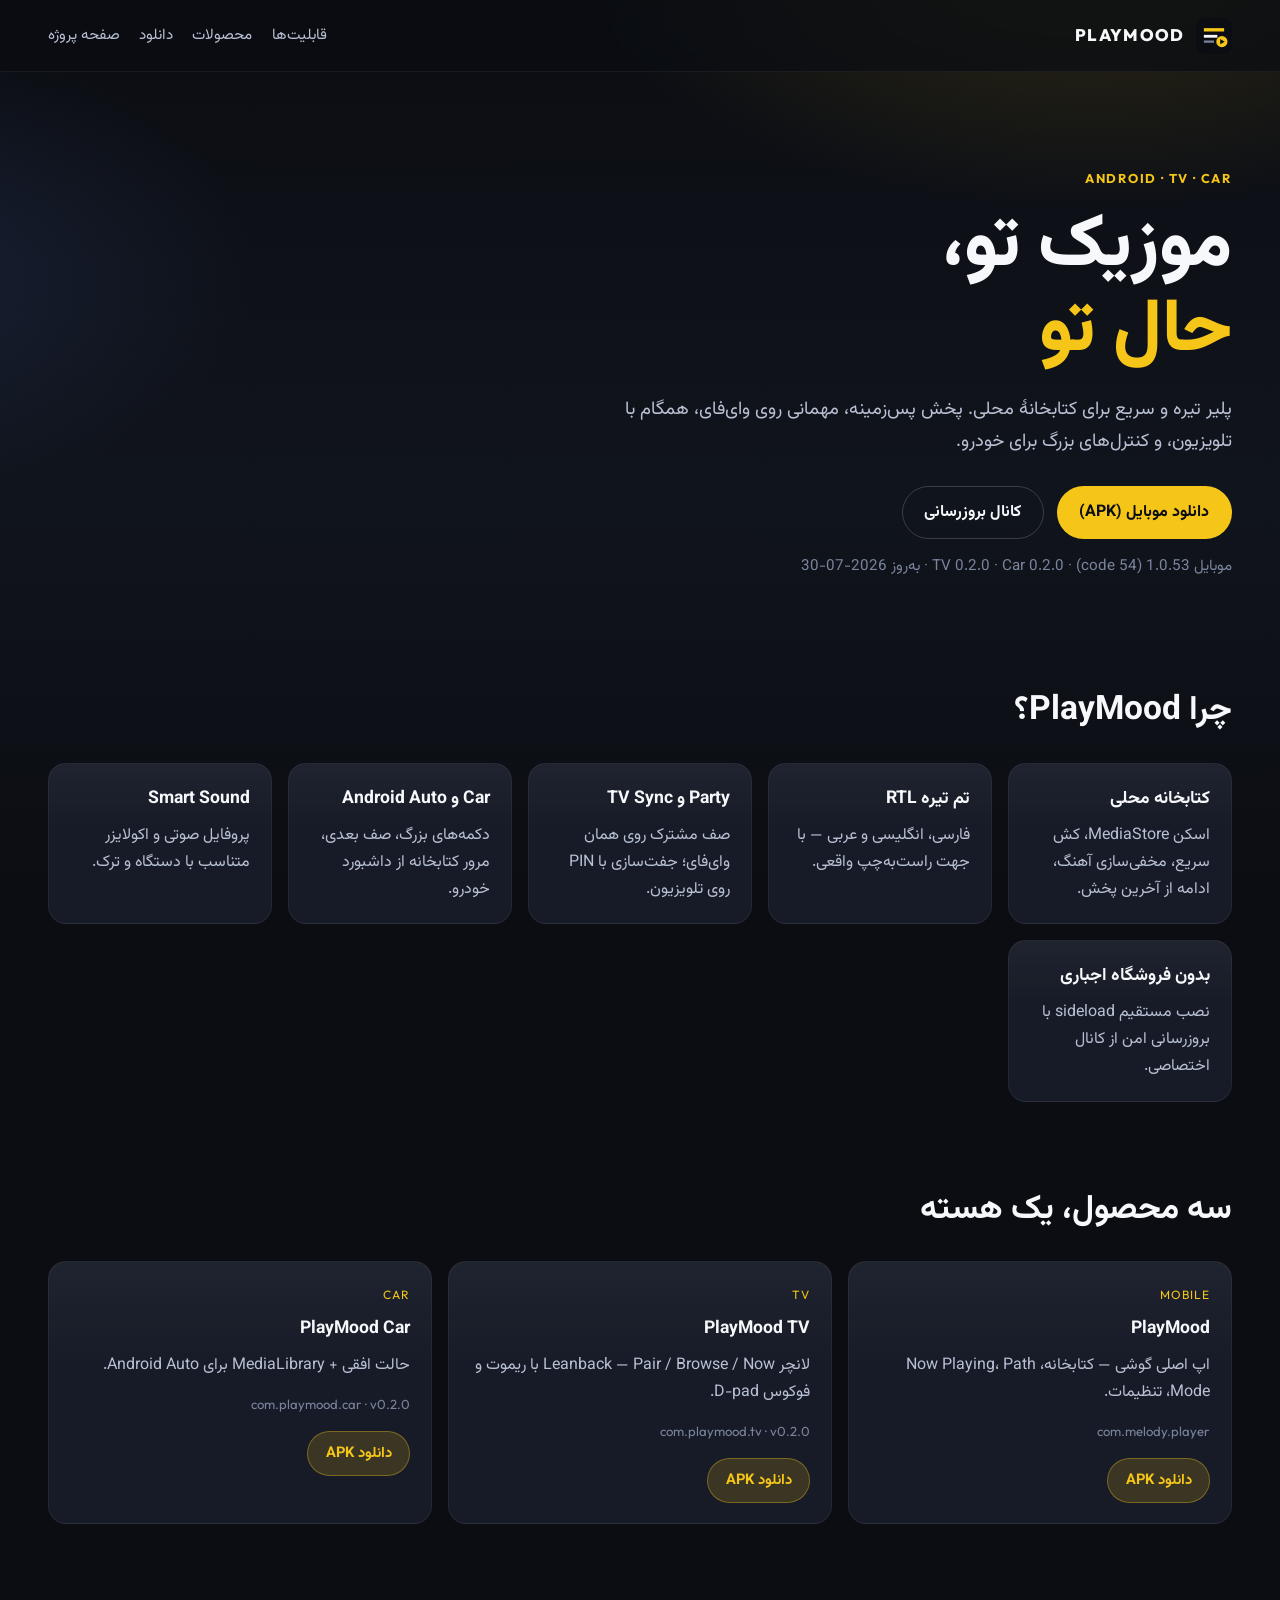
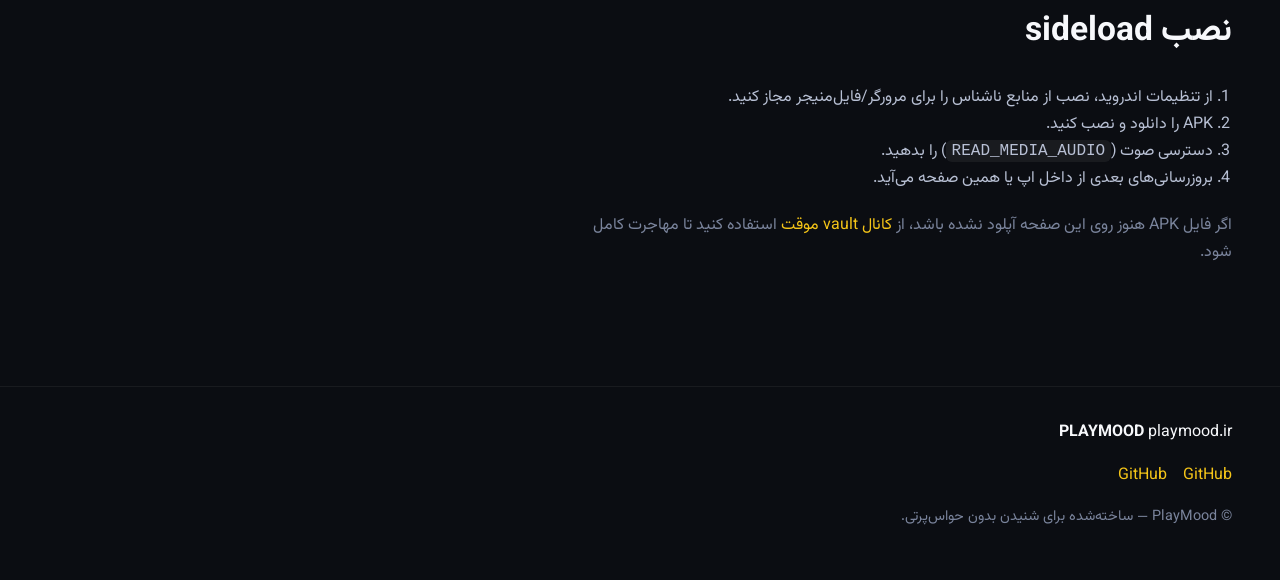
==== docs/index.html @ 7008e9a9 "v1.0.1: public site only — no app source" ====
<!DOCTYPE html>
<html lang="fa" dir="rtl">
<head>
  <meta charset="utf-8" />
  <meta name="viewport" content="width=device-width, initial-scale=1" />
  <title>PlayMood — موزیک تو، حال تو</title>
  <meta name="description" content="PlayMood پلیر موسیقی اندروید با تم تیره، کتابخانه محلی، TV و حالت خودرو. دانلود مستقیم APK." />
  <meta name="theme-color" content="#0B0D12" />
  <link rel="preconnect" href="https://fonts.googleapis.com" />
  <link rel="preconnect" href="https://fonts.gstatic.com" crossorigin />
  <link href="https://fonts.googleapis.com/css2?family=Vazirmatn:wght@400;600;700;800&family=Outfit:wght@500;700;800&display=swap" rel="stylesheet" />
  <link rel="stylesheet" href="styles.css" />
  <link rel="icon" href="assets/mark.svg" type="image/svg+xml" />
</head>
<body>
  <div class="bg"></div>
  <header class="top">
    <a class="brand" href="./">
      <img src="assets/mark.svg" width="36" height="36" alt="" />
      <span class="brand-word">PLAYMOOD</span>
    </a>
    <nav>
      <a href="#features">قابلیت‌ها</a>
      <a href="#products">محصولات</a>
      <a href="#download">دانلود</a>
      <a href="https://github.com/megavegas/playmood" target="_blank" rel="noopener">صفحه پروژه</a>
    </nav>
  </header>

  <main>
    <section class="hero">
      <p class="eyebrow">Android · TV · Car</p>
      <h1>موزیک تو،<br /><em>حال تو</em></h1>
      <p class="lede">
        پلیر تیره و سریع برای کتابخانهٔ محلی. پخش پس‌زمینه، مهمانی روی وای‌فای،
        همگام با تلویزیون، و کنترل‌های بزرگ برای خودرو.
      </p>
      <div class="cta-row" id="download">
        <a class="btn primary" id="btn-mobile" href="downloads/playmood-mobile-latest.apk">دانلود موبایل (APK)</a>
        <a class="btn ghost" href="https://hamtaloans.com/mldy-update/" target="_blank" rel="noopener">کانال بروزرسانی</a>
      </div>
      <p class="meta" id="version-line">در حال خواندن نسخه…</p>
    </section>

    <section class="features" id="features">
      <h2>چرا PlayMood؟</h2>
      <div class="grid">
        <article>
          <h3>کتابخانه محلی</h3>
          <p>اسکن MediaStore، کش سریع، مخفی‌سازی آهنگ، ادامه از آخرین پخش.</p>
        </article>
        <article>
          <h3>تم تیره RTL</h3>
          <p>فارسی، انگلیسی و عربی — با جهت راست‌به‌چپ واقعی.</p>
        </article>
        <article>
          <h3>Party و TV Sync</h3>
          <p>صف مشترک روی همان وای‌فای؛ جفت‌سازی با PIN روی تلویزیون.</p>
        </article>
        <article>
          <h3>Car و Android Auto</h3>
          <p>دکمه‌های بزرگ، صف بعدی، مرور کتابخانه از داشبورد خودرو.</p>
        </article>
        <article>
          <h3>Smart Sound</h3>
          <p>پروفایل صوتی و اکولایزر متناسب با دستگاه و ترک.</p>
        </article>
        <article>
          <h3>بدون فروشگاه اجباری</h3>
          <p>نصب مستقیم sideload با بروزرسانی امن از کانال اختصاصی.</p>
        </article>
      </div>
    </section>

    <section class="products" id="products">
      <h2>سه محصول، یک هسته</h2>
      <div class="cards">
        <article>
          <span class="pill">Mobile</span>
          <h3>PlayMood</h3>
          <p>اپ اصلی گوشی — کتابخانه، Now Playing، Path Mode، تنظیمات.</p>
          <p class="pkg">com.melody.player</p>
          <a class="btn small" id="dl-mobile" href="downloads/playmood-mobile-latest.apk">دانلود APK</a>
        </article>
        <article>
          <span class="pill">TV</span>
          <h3>PlayMood TV</h3>
          <p>لانچر Leanback — Pair / Browse / Now با ریموت و فوکوس D-pad.</p>
          <p class="pkg">com.playmood.tv · v0.2.0</p>
          <a class="btn small" id="dl-tv" href="downloads/playmood-tv-latest.apk">دانلود APK</a>
        </article>
        <article>
          <span class="pill">Car</span>
          <h3>PlayMood Car</h3>
          <p>حالت افقی + MediaLibrary برای Android Auto.</p>
          <p class="pkg">com.playmood.car · v0.2.0</p>
          <a class="btn small" id="dl-car" href="downloads/playmood-car-latest.apk">دانلود APK</a>
        </article>
      </div>
    </section>

    <section class="install">
      <h2>نصب sideload</h2>
      <ol>
        <li>از تنظیمات اندروید، نصب از منابع ناشناس را برای مرورگر/فایل‌منیجر مجاز کنید.</li>
        <li>APK را دانلود و نصب کنید.</li>
        <li>دسترسی صوت (<code>READ_MEDIA_AUDIO</code>) را بدهید.</li>
        <li>بروزرسانی‌های بعدی از داخل اپ یا همین صفحه می‌آید.</li>
      </ol>
      <p class="note">
        اگر فایل APK هنوز روی این صفحه آپلود نشده باشد، از
        <a href="https://hamtaloans.com/mldy-update/" target="_blank" rel="noopener">کانال vault موقت</a>
        استفاده کنید تا مهاجرت کامل شود.
      </p>
    </section>
  </main>

  <footer>
    <div>
      <strong>PLAYMOOD</strong>
      <span>playmood.ir</span>
    </div>
    <div class="links">
      <a href="https://github.com/megavegas/playmood">GitHub</a>
      <a href="https://github.com/megavegas/playmood">GitHub</a>
    </div>
    <p class="copy">© PlayMood — ساخته‌شده برای شنیدن بدون حواس‌پرتی.</p>
  </footer>

  <script src="app.js"></script>
</body>
</html>
---- docs/styles.css ----
:root {
  --ink: #0b0d12;
  --ink-2: #121820;
  --card: #161b27;
  --mist: #b8c0d4;
  --mist-dim: #7a849c;
  --amber: #f5c518;
  --amber-dim: rgba(245, 197, 24, 0.16);
  --white: #f7f8fb;
  --radius: 18px;
  --font-fa: "Vazirmatn", system-ui, sans-serif;
  --font-en: "Outfit", "Vazirmatn", sans-serif;
}

* { box-sizing: border-box; }
html { scroll-behavior: smooth; }
body {
  margin: 0;
  font-family: var(--font-fa);
  color: var(--white);
  background: var(--ink);
  line-height: 1.7;
  min-height: 100vh;
}
.bg {
  position: fixed;
  inset: 0;
  z-index: -1;
  background:
    radial-gradient(900px 500px at 85% -10%, rgba(245, 197, 24, 0.18), transparent 60%),
    radial-gradient(700px 420px at -10% 30%, rgba(60, 90, 160, 0.22), transparent 55%),
    linear-gradient(180deg, #0b0d12 0%, #10141c 55%, #0b0d12 100%);
}

a { color: var(--amber); text-decoration: none; }
a:hover { text-decoration: underline; }

.top {
  display: flex;
  align-items: center;
  justify-content: space-between;
  gap: 1rem;
  padding: 1.1rem clamp(1rem, 4vw, 3rem);
  border-bottom: 1px solid rgba(255,255,255,0.06);
  backdrop-filter: blur(10px);
  position: sticky;
  top: 0;
  background: rgba(11, 13, 18, 0.72);
  z-index: 10;
}
.brand {
  display: flex;
  align-items: center;
  gap: 0.7rem;
  color: var(--white);
  text-decoration: none;
}
.brand-word {
  font-family: var(--font-en);
  font-weight: 800;
  letter-spacing: 0.08em;
  font-size: 1.05rem;
}
nav {
  display: flex;
  flex-wrap: wrap;
  gap: 0.9rem 1.2rem;
}
nav a {
  color: var(--mist);
  font-size: 0.95rem;
  text-decoration: none;
}
nav a:hover { color: var(--amber); }

main { padding: 0 clamp(1rem, 4vw, 3rem) 4rem; }
.hero {
  max-width: 920px;
  padding: clamp(3rem, 8vw, 6rem) 0 3rem;
}
.eyebrow {
  font-family: var(--font-en);
  color: var(--amber);
  letter-spacing: 0.14em;
  text-transform: uppercase;
  font-size: 0.8rem;
  font-weight: 700;
  margin: 0 0 1rem;
}
h1 {
  font-size: clamp(2.6rem, 7vw, 4.6rem);
  line-height: 1.15;
  margin: 0 0 1.2rem;
  font-weight: 800;
}
h1 em {
  font-style: normal;
  color: var(--amber);
}
.lede {
  max-width: 38rem;
  color: var(--mist);
  font-size: 1.15rem;
  margin: 0 0 1.8rem;
}
.cta-row {
  display: flex;
  flex-wrap: wrap;
  gap: 0.8rem;
  margin-bottom: 0.9rem;
}
.btn {
  display: inline-flex;
  align-items: center;
  justify-content: center;
  min-height: 48px;
  padding: 0.75rem 1.35rem;
  border-radius: 999px;
  font-weight: 700;
  text-decoration: none;
  border: 1px solid transparent;
  transition: transform 0.15s ease, background 0.15s ease;
}
.btn:hover { transform: translateY(-1px); text-decoration: none; }
.btn.primary {
  background: var(--amber);
  color: #0b0d12;
}
.btn.ghost {
  background: transparent;
  border-color: rgba(255,255,255,0.18);
  color: var(--white);
}
.btn.small {
  min-height: 42px;
  padding: 0.55rem 1.1rem;
  font-size: 0.92rem;
  background: var(--amber-dim);
  color: var(--amber);
  border-color: rgba(245, 197, 24, 0.35);
}
.meta { color: var(--mist-dim); font-size: 0.95rem; }

section { padding: 2.5rem 0; }
section h2 {
  font-size: clamp(1.6rem, 3vw, 2.1rem);
  margin: 0 0 1.4rem;
}
.grid {
  display: grid;
  grid-template-columns: repeat(auto-fit, minmax(220px, 1fr));
  gap: 1rem;
}
.grid article, .cards article {
  background: linear-gradient(180deg, rgba(255,255,255,0.04), transparent 40%), var(--card);
  border: 1px solid rgba(255,255,255,0.06);
  border-radius: var(--radius);
  padding: 1.25rem 1.3rem;
}
.grid h3, .cards h3 { margin: 0 0 0.5rem; font-size: 1.1rem; }
.grid p, .cards p { margin: 0; color: var(--mist); }

.cards {
  display: grid;
  grid-template-columns: repeat(auto-fit, minmax(240px, 1fr));
  gap: 1rem;
}
.pill {
  display: inline-block;
  font-family: var(--font-en);
  font-size: 0.75rem;
  letter-spacing: 0.08em;
  text-transform: uppercase;
  color: var(--amber);
  margin-bottom: 0.55rem;
}
.pkg {
  font-family: var(--font-en);
  font-size: 0.82rem !important;
  color: var(--mist-dim) !important;
  margin: 0.85rem 0 1rem !important;
}

.install ol { color: var(--mist); padding-inline-start: 1.2rem; }
.install code {
  font-family: ui-monospace, monospace;
  background: rgba(255,255,255,0.06);
  padding: 0.1rem 0.35rem;
  border-radius: 6px;
}
.note {
  margin-top: 1.2rem;
  color: var(--mist-dim);
  max-width: 42rem;
}

footer {
  border-top: 1px solid rgba(255,255,255,0.06);
  padding: 2rem clamp(1rem, 4vw, 3rem) 3rem;
  display: grid;
  gap: 1rem;
}
footer .links { display: flex; flex-wrap: wrap; gap: 1rem; }
footer .copy { color: var(--mist-dim); margin: 0; font-size: 0.9rem; }

@media (max-width: 720px) {
  .top { flex-direction: column; align-items: flex-start; }
}
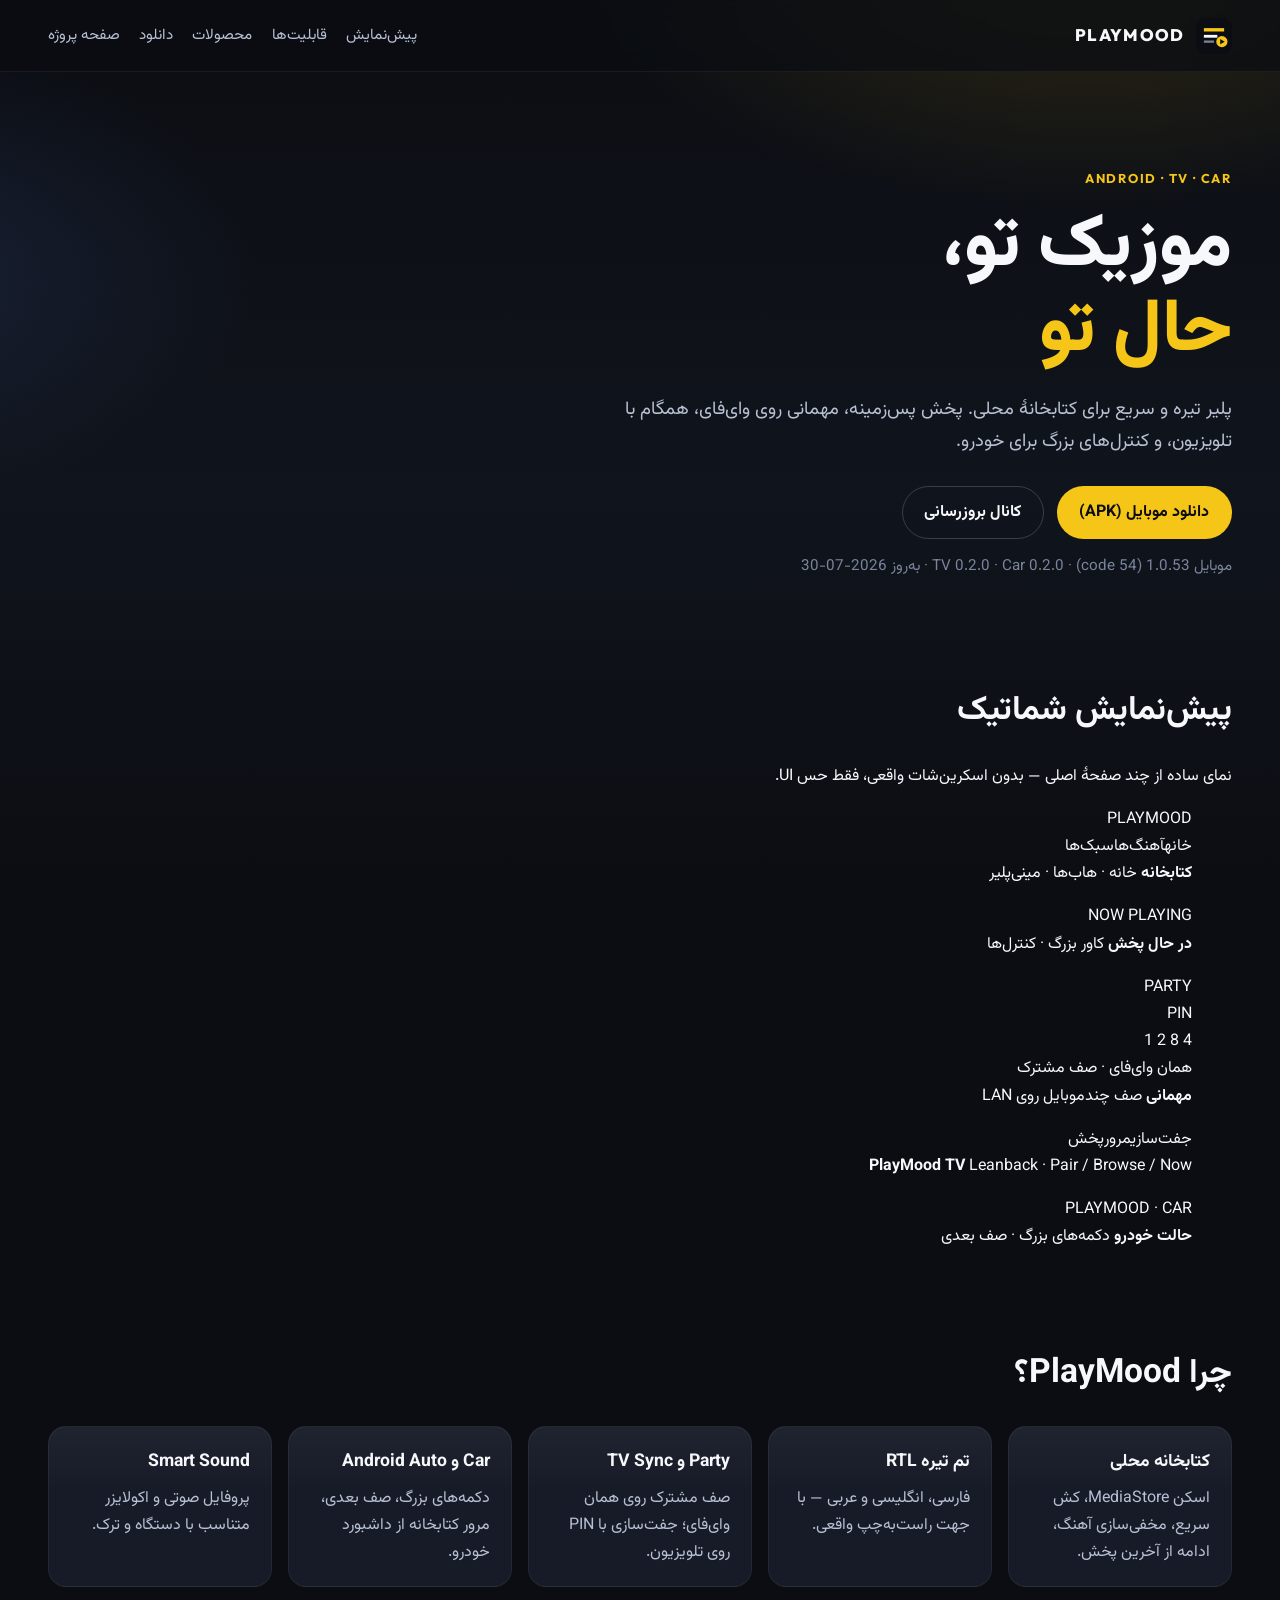
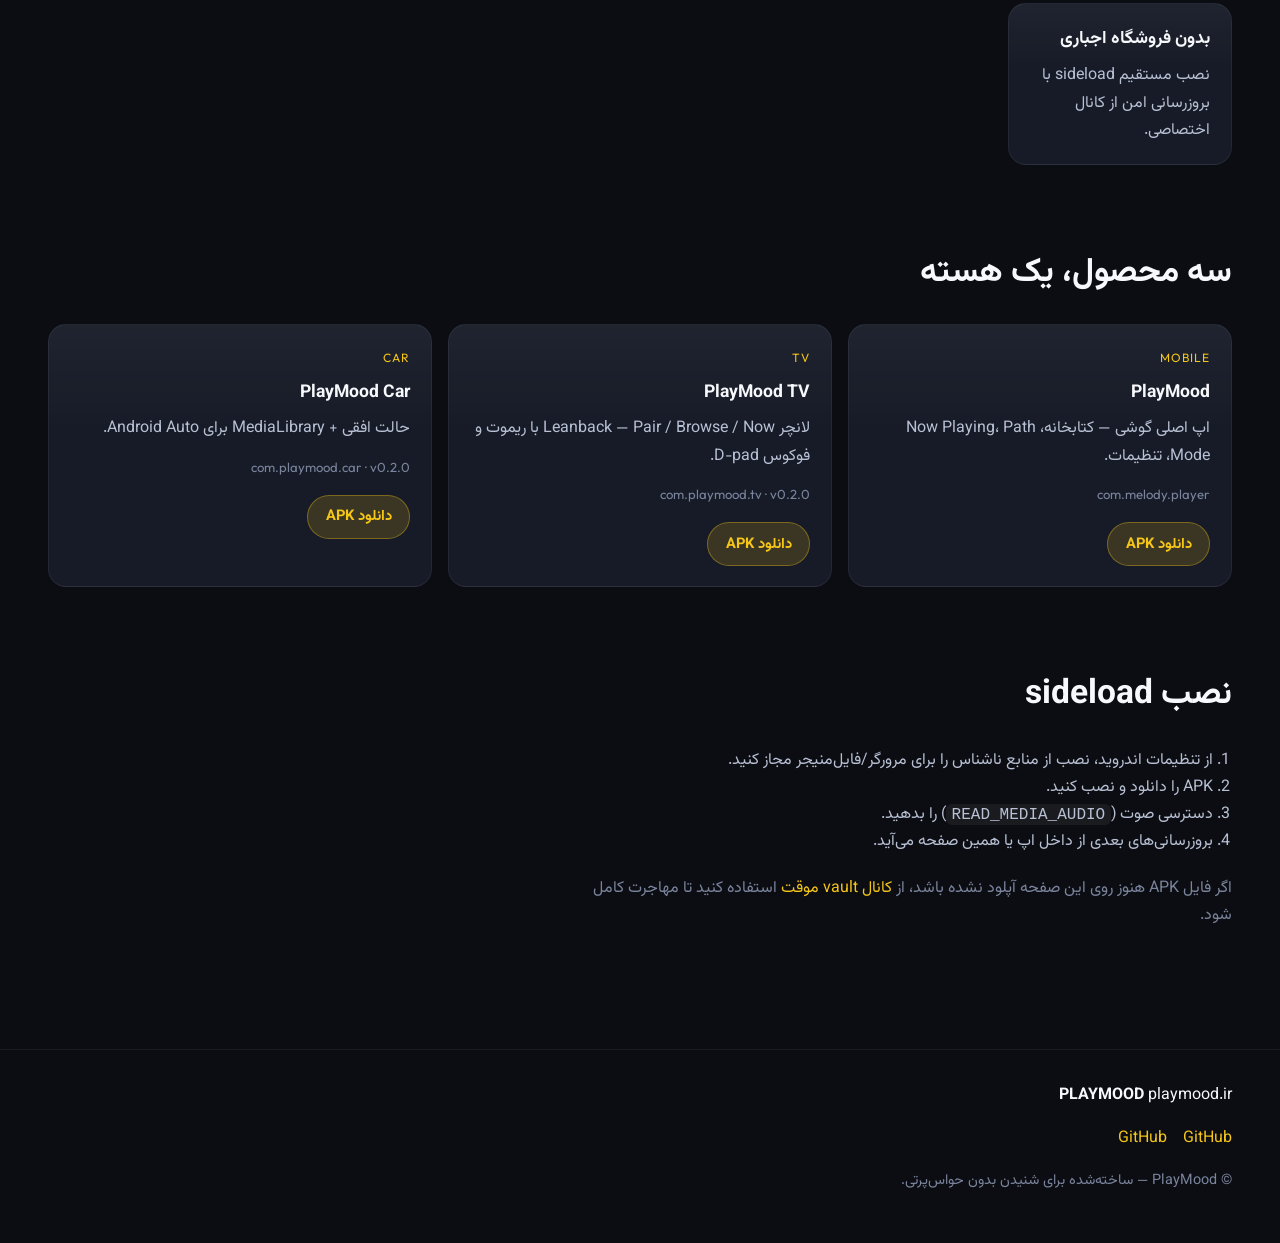
==== commit c9cb49a8: "v1.0.3: schematic UI previews (Library / Now / Party / TV / Car)" ====
--- a/docs/index.html
+++ b/docs/index.html
@@ -20,10 +20,11 @@
       <span class="brand-word">PLAYMOOD</span>
     </a>
     <nav>
+      <a href="#demo">پیش‌نمایش</a>
       <a href="#features">قابلیت‌ها</a>
       <a href="#products">محصولات</a>
       <a href="#download">دانلود</a>
-      <a href="https://github.com/megavegas/playmood" target="_blank" rel="noopener">صفحه پروژه</a>
+      <a href="https://github.com/megavegas/playmood-site" target="_blank" rel="noopener">صفحه پروژه</a>
     </nav>
   </header>
 
@@ -40,6 +41,135 @@
         <a class="btn ghost" href="https://hamtaloans.com/mldy-update/" target="_blank" rel="noopener">کانال بروزرسانی</a>
       </div>
       <p class="meta" id="version-line">در حال خواندن نسخه…</p>
+    </section>
+
+    <section class="demo" id="demo">
+      <h2>پیش‌نمایش شماتیک</h2>
+      <p class="demo-lead">نمای ساده از چند صفحهٔ اصلی — بدون اسکرین‌شات واقعی، فقط حس UI.</p>
+      <div class="demo-rail">
+        <!-- Library -->
+        <figure class="demo-card">
+          <div class="phone" aria-hidden="true">
+            <div class="phone-notch"></div>
+            <div class="screen screen-lib">
+              <div class="s-brand">PLAYMOOD</div>
+              <div class="s-tabs">
+                <span class="on">خانه</span><span>آهنگ‌ها</span><span>سبک‌ها</span>
+              </div>
+              <div class="s-search"></div>
+              <div class="s-hub">
+                <i></i><i></i><i></i>
+              </div>
+              <div class="s-row"><b></b><span></span></div>
+              <div class="s-row"><b></b><span></span></div>
+              <div class="s-row active"><b></b><span></span></div>
+              <div class="s-mini">
+                <div class="art"></div>
+                <div class="meta-l"><em></em><i></i></div>
+                <div class="play"></div>
+              </div>
+            </div>
+          </div>
+          <figcaption>
+            <strong>کتابخانه</strong>
+            <span>خانه · هاب‌ها · مینی‌پلیر</span>
+          </figcaption>
+        </figure>
+
+        <!-- Now Playing -->
+        <figure class="demo-card">
+          <div class="phone" aria-hidden="true">
+            <div class="phone-notch"></div>
+            <div class="screen screen-np">
+              <div class="s-brand dim">NOW PLAYING</div>
+              <div class="s-cover"></div>
+              <div class="s-title"></div>
+              <div class="s-artist"></div>
+              <div class="s-seek"><i></i></div>
+              <div class="s-transport">
+                <span></span><span class="big"></span><span></span>
+              </div>
+            </div>
+          </div>
+          <figcaption>
+            <strong>در حال پخش</strong>
+            <span>کاور بزرگ · کنترل‌ها</span>
+          </figcaption>
+        </figure>
+
+        <!-- Party / Path -->
+        <figure class="demo-card">
+          <div class="phone" aria-hidden="true">
+            <div class="phone-notch"></div>
+            <div class="screen screen-party">
+              <div class="s-brand">PARTY</div>
+              <div class="s-pin-box">
+                <div class="pin-label">PIN</div>
+                <div class="pin-digits">4 8 2 1</div>
+                <div class="pin-dots"><i></i><i></i><i></i><i></i></div>
+              </div>
+              <div class="s-chip">همان وای‌فای · صف مشترک</div>
+              <div class="s-row slim"><b></b><span></span></div>
+              <div class="s-row slim"><b></b><span></span></div>
+            </div>
+          </div>
+          <figcaption>
+            <strong>مهمانی</strong>
+            <span>صف چندموبایل روی LAN</span>
+          </figcaption>
+        </figure>
+
+        <!-- TV -->
+        <figure class="demo-card wide">
+          <div class="tv" aria-hidden="true">
+            <div class="tv-bezel">
+              <div class="screen screen-tv">
+                <div class="tv-tabs"><span>جفت‌سازی</span><span class="on">مرور</span><span>پخش</span></div>
+                <div class="tv-body">
+                  <div class="tv-rail">
+                    <div class="tv-cover"></div>
+                    <div class="tv-btns"><i></i><i class="a"></i><i></i></div>
+                  </div>
+                  <div class="tv-list">
+                    <div class="s-row focus"><b></b><span></span></div>
+                    <div class="s-row"><b></b><span></span></div>
+                    <div class="s-row"><b></b><span></span></div>
+                    <div class="s-row"><b></b><span></span></div>
+                  </div>
+                </div>
+              </div>
+            </div>
+            <div class="tv-stand"></div>
+          </div>
+          <figcaption>
+            <strong>PlayMood TV</strong>
+            <span>Leanback · Pair / Browse / Now</span>
+          </figcaption>
+        </figure>
+
+        <!-- Car -->
+        <figure class="demo-card wide">
+          <div class="car" aria-hidden="true">
+            <div class="screen screen-car">
+              <div class="car-brand">PLAYMOOD · CAR</div>
+              <div class="car-title"></div>
+              <div class="car-sub"></div>
+              <div class="car-transport">
+                <span></span><span class="big"></span><span></span>
+              </div>
+              <div class="car-next">
+                <div class="chip"></div>
+                <div class="chip"></div>
+                <div class="chip"></div>
+              </div>
+            </div>
+          </div>
+          <figcaption>
+            <strong>حالت خودرو</strong>
+            <span>دکمه‌های بزرگ · صف بعدی</span>
+          </figcaption>
+        </figure>
+      </div>
     </section>
 
     <section class="features" id="features">
@@ -121,8 +251,8 @@
       <span>playmood.ir</span>
     </div>
     <div class="links">
-      <a href="https://github.com/megavegas/playmood">GitHub</a>
-      <a href="https://github.com/megavegas/playmood">GitHub</a>
+      <a href="https://github.com/megavegas/playmood-site">GitHub</a>
+      <a href="https://github.com/megavegas/playmood-site">GitHub</a>
     </div>
     <p class="copy">© PlayMood — ساخته‌شده برای شنیدن بدون حواس‌پرتی.</p>
   </footer>
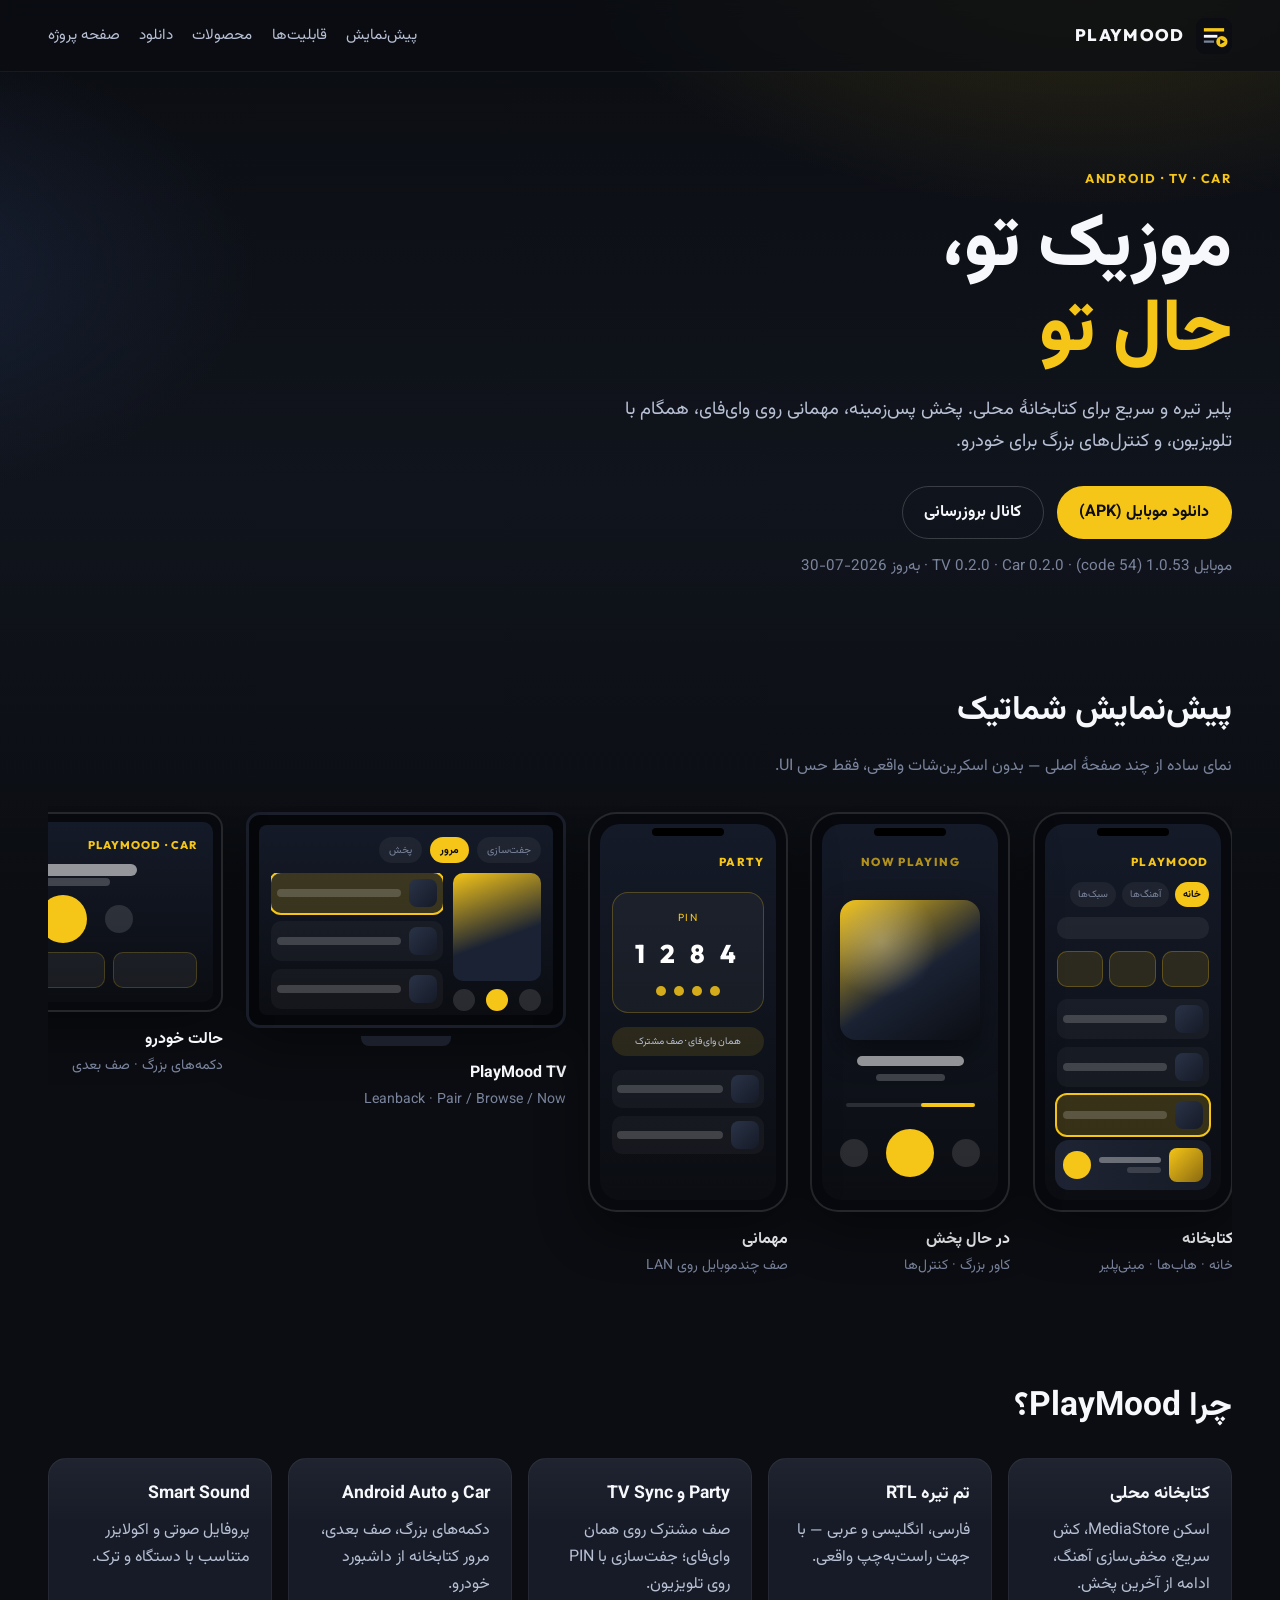
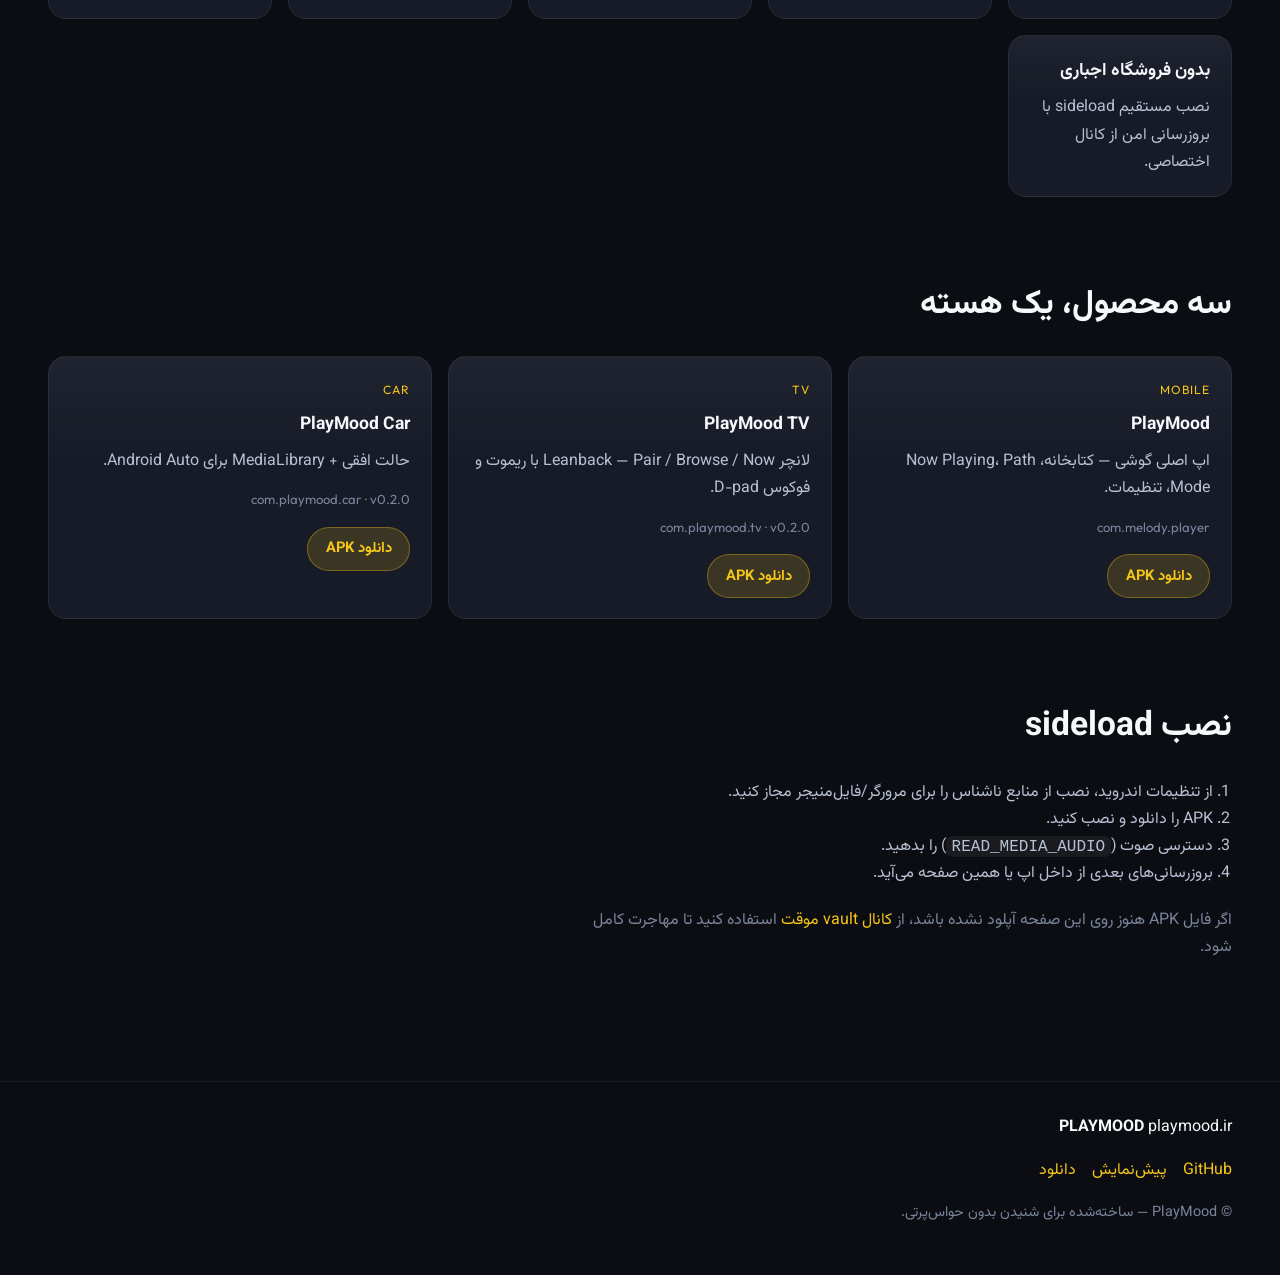
==== commit f4442ff9: "v1.0.3c: sync demo markup" ====
--- a/docs/index.html
+++ b/docs/index.html
@@ -252,7 +252,8 @@
     </div>
     <div class="links">
       <a href="https://github.com/megavegas/playmood-site">GitHub</a>
-      <a href="https://github.com/megavegas/playmood-site">GitHub</a>
+      <a href="#demo">پیش‌نمایش</a>
+      <a href="#download">دانلود</a>
     </div>
     <p class="copy">© PlayMood — ساخته‌شده برای شنیدن بدون حواس‌پرتی.</p>
   </footer>
--- a/docs/styles.css
+++ b/docs/styles.css
@@ -206,3 +206,386 @@
 @media (max-width: 720px) {
   .top { flex-direction: column; align-items: flex-start; }
 }
+
+/* —— Schematic demos —— */
+.demo-lead {
+  color: var(--mist-dim);
+  margin: -0.6rem 0 1.6rem;
+  max-width: 36rem;
+}
+.demo-rail {
+  display: flex;
+  gap: 1.4rem;
+  overflow-x: auto;
+  padding: 0.4rem 0.2rem 1.2rem;
+  scroll-snap-type: x mandatory;
+  -webkit-overflow-scrolling: touch;
+}
+.demo-card {
+  margin: 0;
+  scroll-snap-align: start;
+  flex: 0 0 auto;
+  width: 200px;
+}
+.demo-card.wide { width: 320px; }
+.demo-card figcaption {
+  margin-top: 0.85rem;
+  display: grid;
+  gap: 0.15rem;
+}
+.demo-card figcaption strong { font-size: 1rem; }
+.demo-card figcaption span { color: var(--mist-dim); font-size: 0.88rem; }
+
+.phone {
+  width: 200px;
+  height: 400px;
+  border-radius: 28px;
+  background: #07090e;
+  border: 2px solid rgba(255,255,255,0.12);
+  box-shadow: 0 18px 50px rgba(0,0,0,0.45);
+  padding: 10px;
+  position: relative;
+}
+.phone-notch {
+  position: absolute;
+  top: 14px;
+  left: 50%;
+  transform: translateX(-50%);
+  width: 72px;
+  height: 8px;
+  border-radius: 99px;
+  background: #000;
+  z-index: 2;
+}
+.screen {
+  height: 100%;
+  border-radius: 20px;
+  background: linear-gradient(180deg, #141a28, #0b0d12);
+  padding: 28px 12px 12px;
+  overflow: hidden;
+  position: relative;
+  font-family: var(--font-en);
+}
+
+.s-brand {
+  color: var(--amber);
+  font-size: 0.72rem;
+  font-weight: 800;
+  letter-spacing: 0.12em;
+  margin-bottom: 10px;
+}
+.s-brand.dim { opacity: 0.7; }
+.s-tabs {
+  display: flex;
+  gap: 6px;
+  margin-bottom: 10px;
+}
+.s-tabs span {
+  font-size: 0.62rem;
+  color: var(--mist-dim);
+  background: rgba(255,255,255,0.05);
+  padding: 4px 8px;
+  border-radius: 99px;
+}
+.s-tabs .on {
+  color: #0b0d12;
+  background: var(--amber);
+  font-weight: 700;
+}
+.s-search {
+  height: 22px;
+  border-radius: 10px;
+  background: rgba(255,255,255,0.06);
+  margin-bottom: 12px;
+}
+.s-hub {
+  display: grid;
+  grid-template-columns: 1fr 1fr 1fr;
+  gap: 6px;
+  margin-bottom: 12px;
+}
+.s-hub i {
+  display: block;
+  height: 36px;
+  border-radius: 10px;
+  background: rgba(245,197,24,0.12);
+  border: 1px solid rgba(245,197,24,0.25);
+}
+.s-row {
+  display: flex;
+  align-items: center;
+  gap: 8px;
+  margin-bottom: 8px;
+  padding: 6px;
+  border-radius: 10px;
+  background: rgba(255,255,255,0.04);
+}
+.s-row.active, .s-row.focus {
+  background: rgba(245,197,24,0.18);
+  outline: 2px solid var(--amber);
+}
+.s-row.slim { padding: 5px; }
+.s-row b {
+  width: 28px;
+  height: 28px;
+  border-radius: 8px;
+  background: linear-gradient(135deg, #2a3348, #151a26);
+  flex: 0 0 auto;
+}
+.s-row span {
+  height: 8px;
+  border-radius: 4px;
+  background: rgba(255,255,255,0.18);
+  flex: 1;
+}
+.s-mini {
+  position: absolute;
+  left: 10px;
+  right: 10px;
+  bottom: 10px;
+  display: flex;
+  align-items: center;
+  gap: 8px;
+  padding: 8px;
+  border-radius: 14px;
+  background: linear-gradient(90deg, #1e2433, #161b27);
+}
+.s-mini .art {
+  width: 34px;
+  height: 34px;
+  border-radius: 8px;
+  background: linear-gradient(135deg, var(--amber), #8a6a10);
+}
+.s-mini .meta-l { flex: 1; display: grid; gap: 4px; }
+.s-mini em, .s-mini i {
+  display: block;
+  height: 6px;
+  border-radius: 3px;
+  background: rgba(255,255,255,0.35);
+}
+.s-mini i { width: 55%; background: rgba(255,255,255,0.15); }
+.s-mini .play {
+  width: 28px;
+  height: 28px;
+  border-radius: 50%;
+  background: var(--amber);
+}
+
+.screen-np { display: flex; flex-direction: column; align-items: center; }
+.s-cover {
+  width: 140px;
+  height: 140px;
+  border-radius: 16px;
+  margin: 18px 0 16px;
+  background:
+    radial-gradient(circle at 30% 30%, rgba(255,255,255,0.25), transparent 40%),
+    linear-gradient(145deg, #f5c518, #1a2233 55%, #0b0d12);
+  box-shadow: 0 12px 30px rgba(0,0,0,0.4);
+}
+.s-title {
+  width: 70%;
+  height: 10px;
+  border-radius: 5px;
+  background: rgba(255,255,255,0.55);
+  margin-bottom: 8px;
+}
+.s-artist {
+  width: 45%;
+  height: 7px;
+  border-radius: 4px;
+  background: rgba(255,255,255,0.2);
+  margin-bottom: 22px;
+}
+.s-seek {
+  width: 85%;
+  height: 4px;
+  border-radius: 4px;
+  background: rgba(255,255,255,0.12);
+  margin-bottom: 22px;
+  position: relative;
+}
+.s-seek i {
+  position: absolute;
+  inset-inline-start: 0;
+  width: 42%;
+  height: 100%;
+  border-radius: 4px;
+  background: var(--amber);
+}
+.s-transport, .car-transport {
+  display: flex;
+  align-items: center;
+  justify-content: center;
+  gap: 18px;
+}
+.s-transport span, .car-transport span {
+  width: 28px;
+  height: 28px;
+  border-radius: 50%;
+  background: rgba(255,255,255,0.12);
+}
+.s-transport .big, .car-transport .big {
+  width: 48px;
+  height: 48px;
+  background: var(--amber);
+}
+
+.screen-party .s-pin-box {
+  margin: 20px 0 14px;
+  padding: 16px 10px;
+  border-radius: 16px;
+  background: rgba(255,255,255,0.04);
+  text-align: center;
+  border: 1px solid rgba(245,197,24,0.25);
+}
+.pin-label { color: var(--amber); font-size: 0.65rem; letter-spacing: 0.15em; }
+.pin-digits {
+  color: #fff;
+  font-size: 1.6rem;
+  font-weight: 800;
+  letter-spacing: 0.2em;
+  margin: 6px 0 10px;
+}
+.pin-dots { display: flex; justify-content: center; gap: 8px; }
+.pin-dots i {
+  width: 10px;
+  height: 10px;
+  border-radius: 50%;
+  background: var(--amber);
+  opacity: 0.85;
+}
+.s-chip {
+  font-size: 0.62rem;
+  color: var(--mist);
+  background: rgba(245,197,24,0.12);
+  border-radius: 99px;
+  padding: 6px 10px;
+  margin-bottom: 14px;
+  text-align: center;
+}
+
+.tv {
+  width: 320px;
+}
+.tv-bezel {
+  border-radius: 14px;
+  background: #05070b;
+  border: 3px solid #1a1f2b;
+  padding: 10px;
+  box-shadow: 0 18px 50px rgba(0,0,0,0.45);
+}
+.tv-stand {
+  width: 90px;
+  height: 10px;
+  margin: 8px auto 0;
+  border-radius: 0 0 8px 8px;
+  background: #1a1f2b;
+}
+.screen-tv {
+  height: 190px;
+  border-radius: 8px;
+  padding: 12px;
+}
+.tv-tabs {
+  display: flex;
+  gap: 8px;
+  margin-bottom: 10px;
+}
+.tv-tabs span {
+  font-size: 0.65rem;
+  color: var(--mist-dim);
+  padding: 4px 10px;
+  border-radius: 99px;
+  background: rgba(255,255,255,0.05);
+}
+.tv-tabs .on {
+  background: var(--amber);
+  color: #0b0d12;
+  font-weight: 700;
+}
+.tv-body { display: flex; gap: 10px; height: calc(100% - 28px); }
+.tv-rail {
+  width: 88px;
+  flex: 0 0 auto;
+  display: flex;
+  flex-direction: column;
+  gap: 8px;
+}
+.tv-cover {
+  flex: 1;
+  border-radius: 10px;
+  background: linear-gradient(160deg, #f5c518 0%, #1a2233 60%);
+}
+.tv-btns { display: flex; justify-content: space-between; }
+.tv-btns i {
+  width: 22px;
+  height: 22px;
+  border-radius: 50%;
+  background: rgba(255,255,255,0.12);
+}
+.tv-btns .a { background: var(--amber); }
+.tv-list { flex: 1; overflow: hidden; }
+
+.car {
+  width: 320px;
+  height: 200px;
+  border-radius: 16px;
+  background: #07090e;
+  border: 2px solid rgba(255,255,255,0.12);
+  padding: 8px;
+  box-shadow: 0 18px 50px rgba(0,0,0,0.45);
+}
+.screen-car {
+  height: 100%;
+  border-radius: 10px;
+  padding: 14px 16px;
+  display: flex;
+  flex-direction: column;
+  align-items: center;
+  justify-content: space-between;
+}
+.car-brand {
+  align-self: stretch;
+  color: var(--amber);
+  font-size: 0.7rem;
+  font-weight: 800;
+  letter-spacing: 0.1em;
+}
+.car-title {
+  width: 55%;
+  height: 12px;
+  border-radius: 6px;
+  background: rgba(255,255,255,0.55);
+}
+.car-sub {
+  width: 35%;
+  height: 8px;
+  border-radius: 4px;
+  background: rgba(255,255,255,0.2);
+  margin-top: -8px;
+}
+.car-next {
+  display: flex;
+  gap: 8px;
+  width: 100%;
+}
+.car-next .chip {
+  flex: 1;
+  height: 36px;
+  border-radius: 10px;
+  background: rgba(255,255,255,0.06);
+  border: 1px solid rgba(245,197,24,0.2);
+}
+
+@media (prefers-reduced-motion: no-preference) {
+  .demo-card .phone,
+  .demo-card .tv,
+  .demo-card .car {
+    transition: transform 0.25s ease;
+  }
+  .demo-card:hover .phone,
+  .demo-card:hover .tv,
+  .demo-card:hover .car {
+    transform: translateY(-4px);
+  }
+}
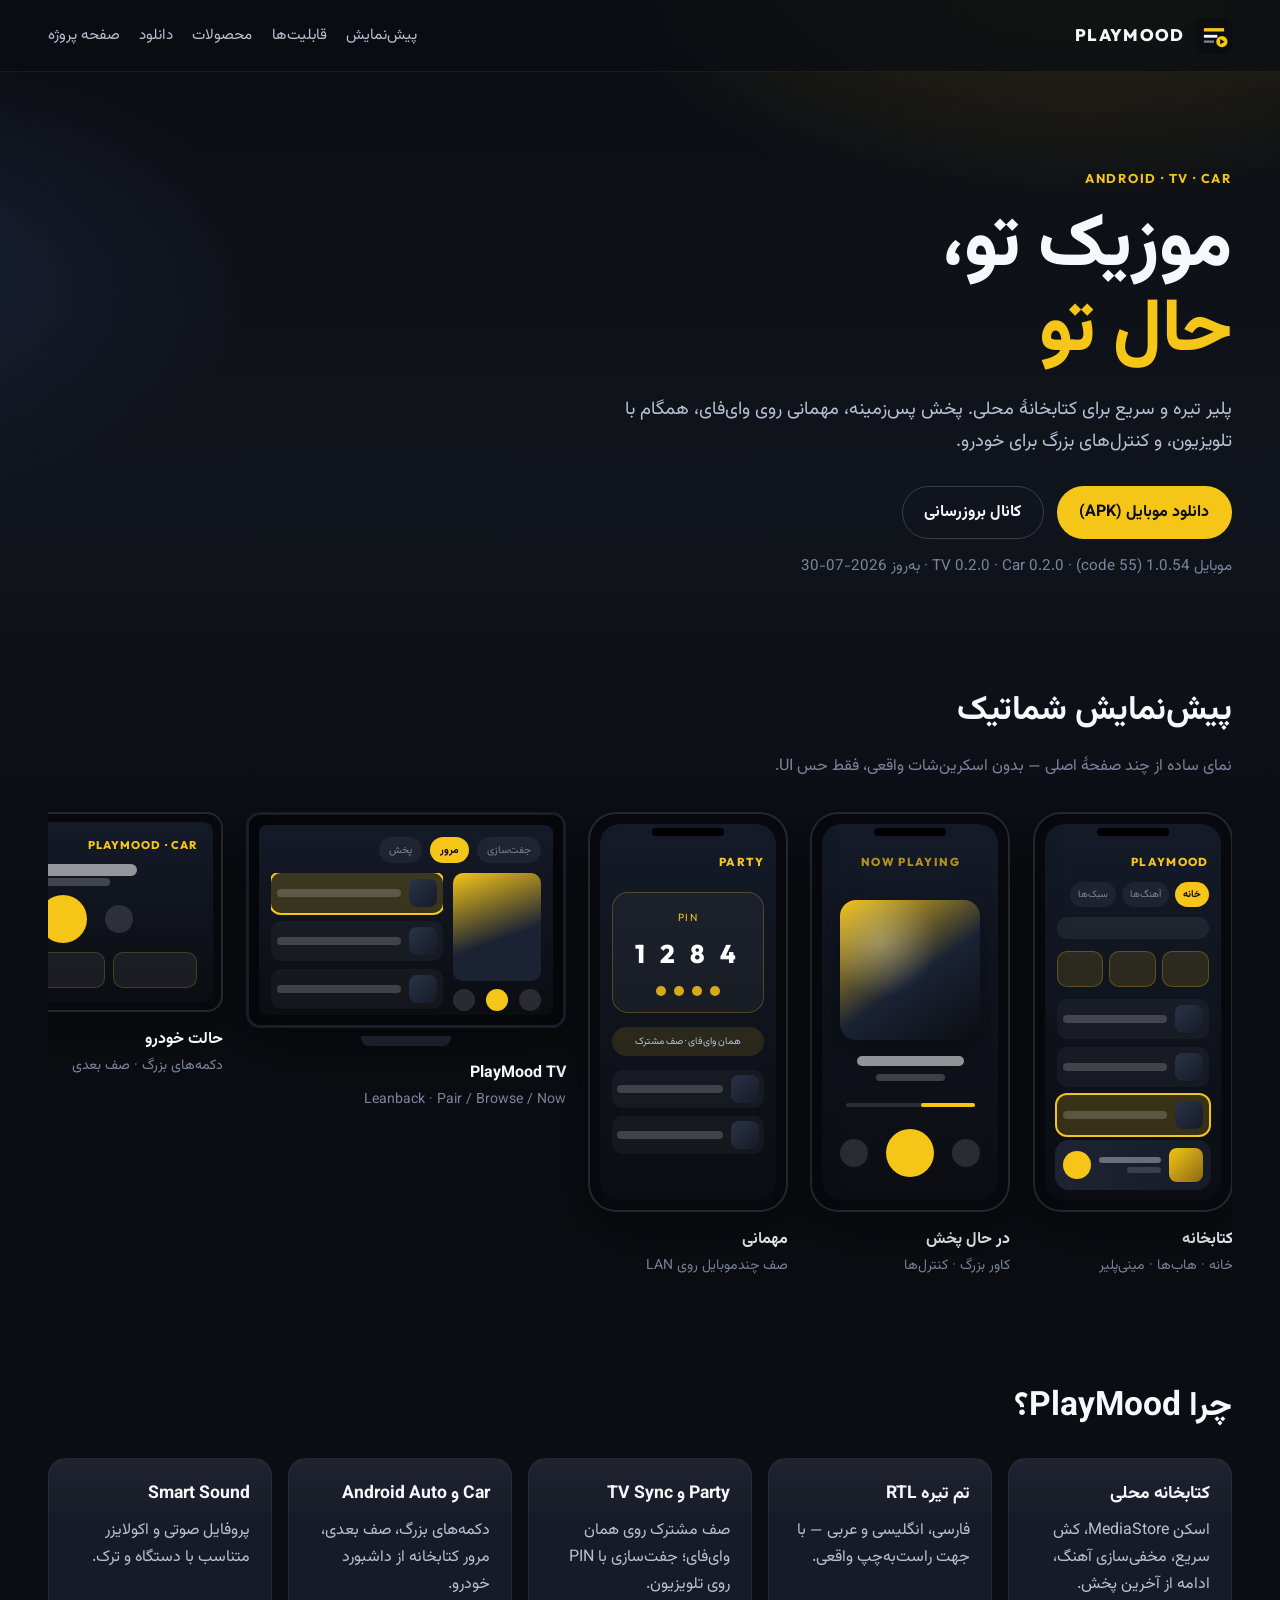
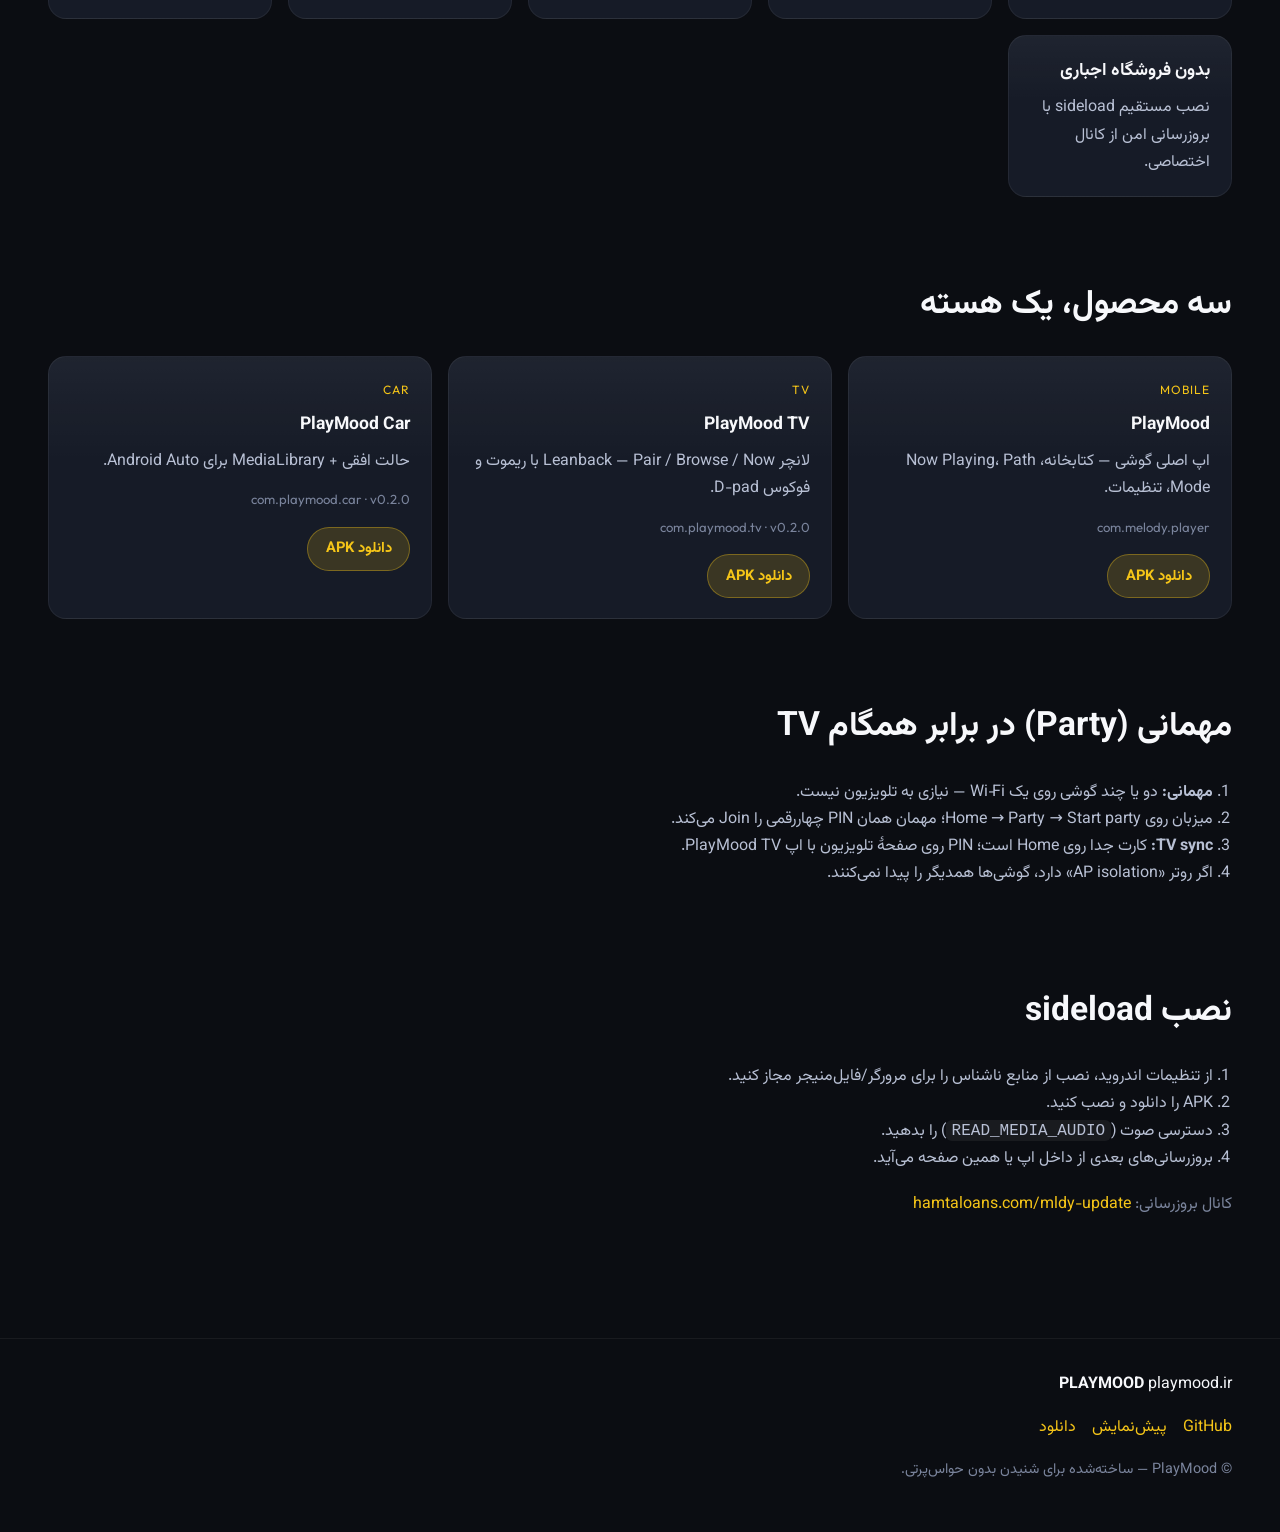
==== commit 209294ff: "Clarify Party vs TV sync (no TV required for party)" ====
--- a/docs/index.html
+++ b/docs/index.html
@@ -229,6 +229,16 @@
       </div>
     </section>
 
+    <section class="install" id="party-help">
+      <h2>مهمانی (Party) در برابر همگام TV</h2>
+      <ol>
+        <li><strong>مهمانی:</strong> دو یا چند گوشی روی یک Wi‑Fi — نیازی به تلویزیون نیست.</li>
+        <li>میزبان روی Home → Party → Start party؛ مهمان همان PIN چهاررقمی را Join می‌کند.</li>
+        <li><strong>TV sync:</strong> کارت جدا روی Home است؛ PIN روی صفحهٔ تلویزیون با اپ PlayMood TV.</li>
+        <li>اگر روتر «AP isolation» دارد، گوشی‌ها همدیگر را پیدا نمی‌کنند.</li>
+      </ol>
+    </section>
+
     <section class="install">
       <h2>نصب sideload</h2>
       <ol>
@@ -238,9 +248,8 @@
         <li>بروزرسانی‌های بعدی از داخل اپ یا همین صفحه می‌آید.</li>
       </ol>
       <p class="note">
-        اگر فایل APK هنوز روی این صفحه آپلود نشده باشد، از
-        <a href="https://hamtaloans.com/mldy-update/" target="_blank" rel="noopener">کانال vault موقت</a>
-        استفاده کنید تا مهاجرت کامل شود.
+        کانال بروزرسانی:
+        <a href="https://hamtaloans.com/mldy-update/" target="_blank" rel="noopener">hamtaloans.com/mldy-update</a>
       </p>
     </section>
   </main>
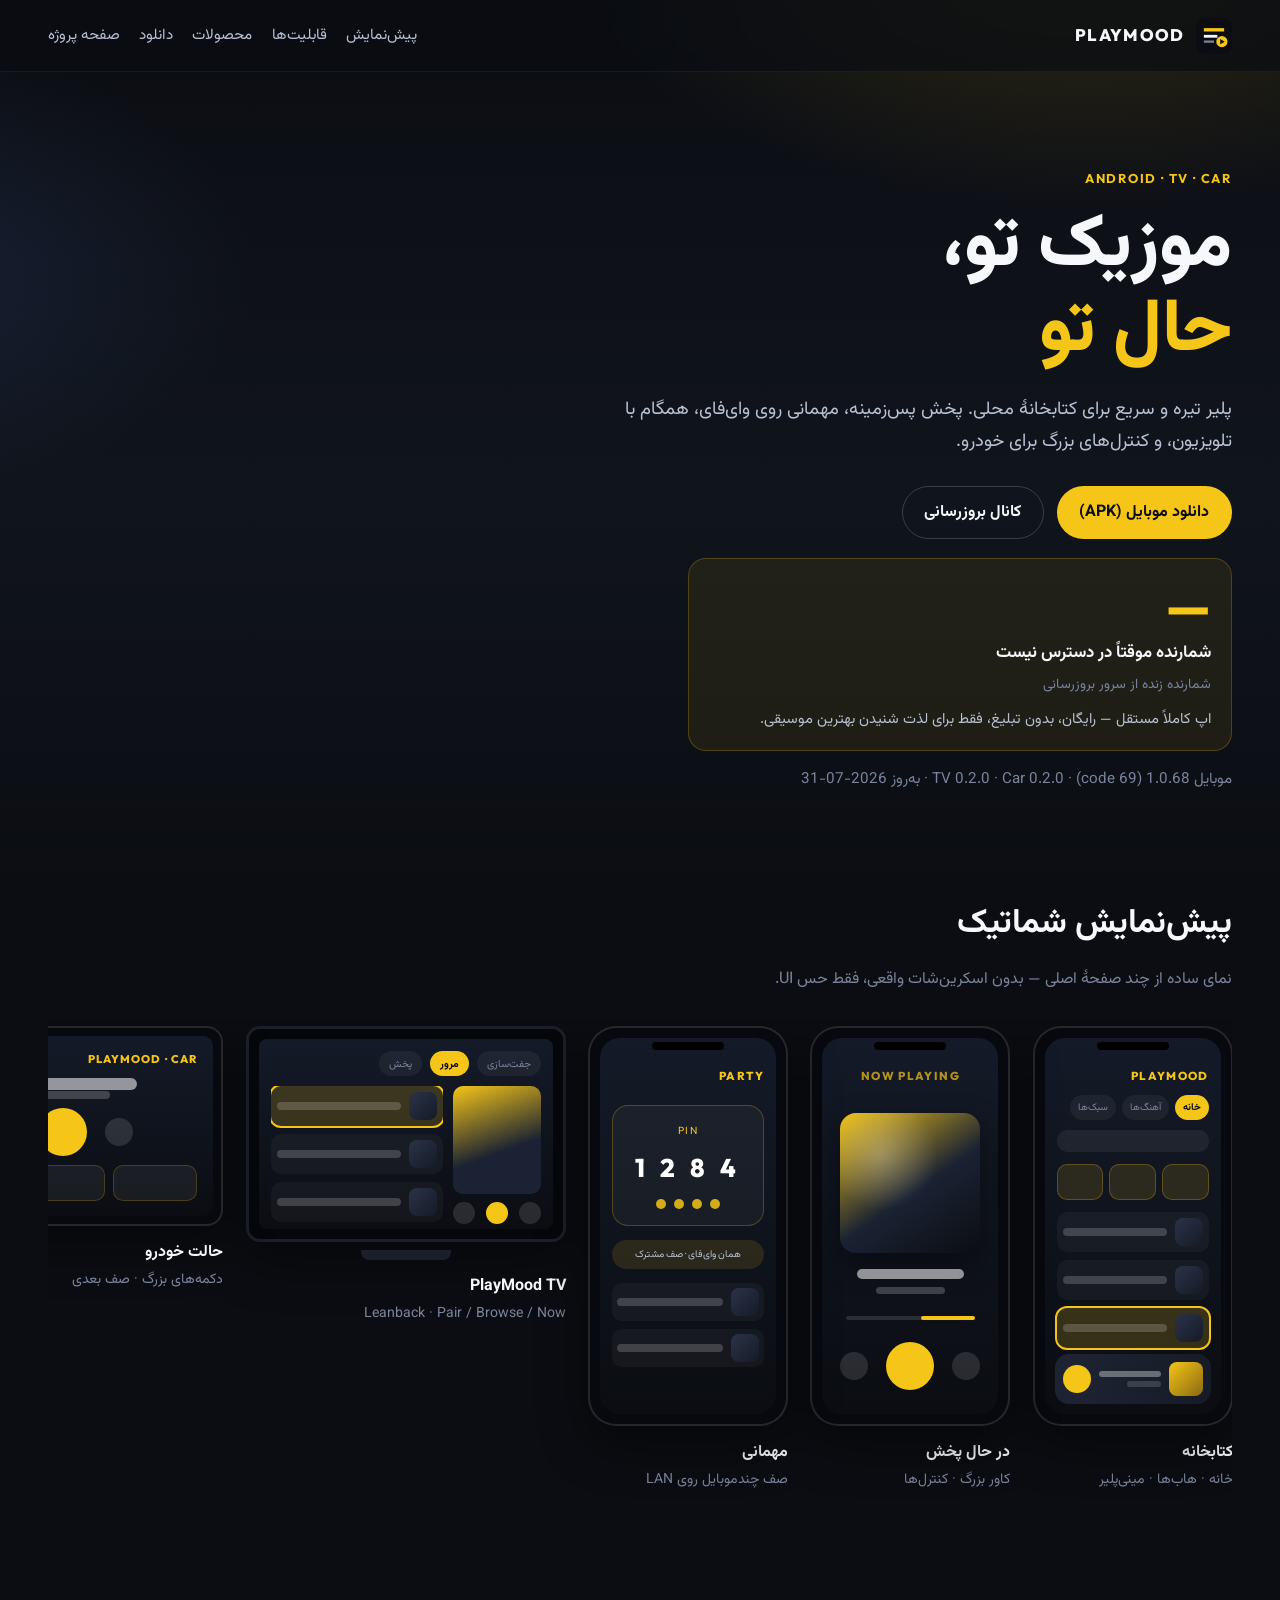
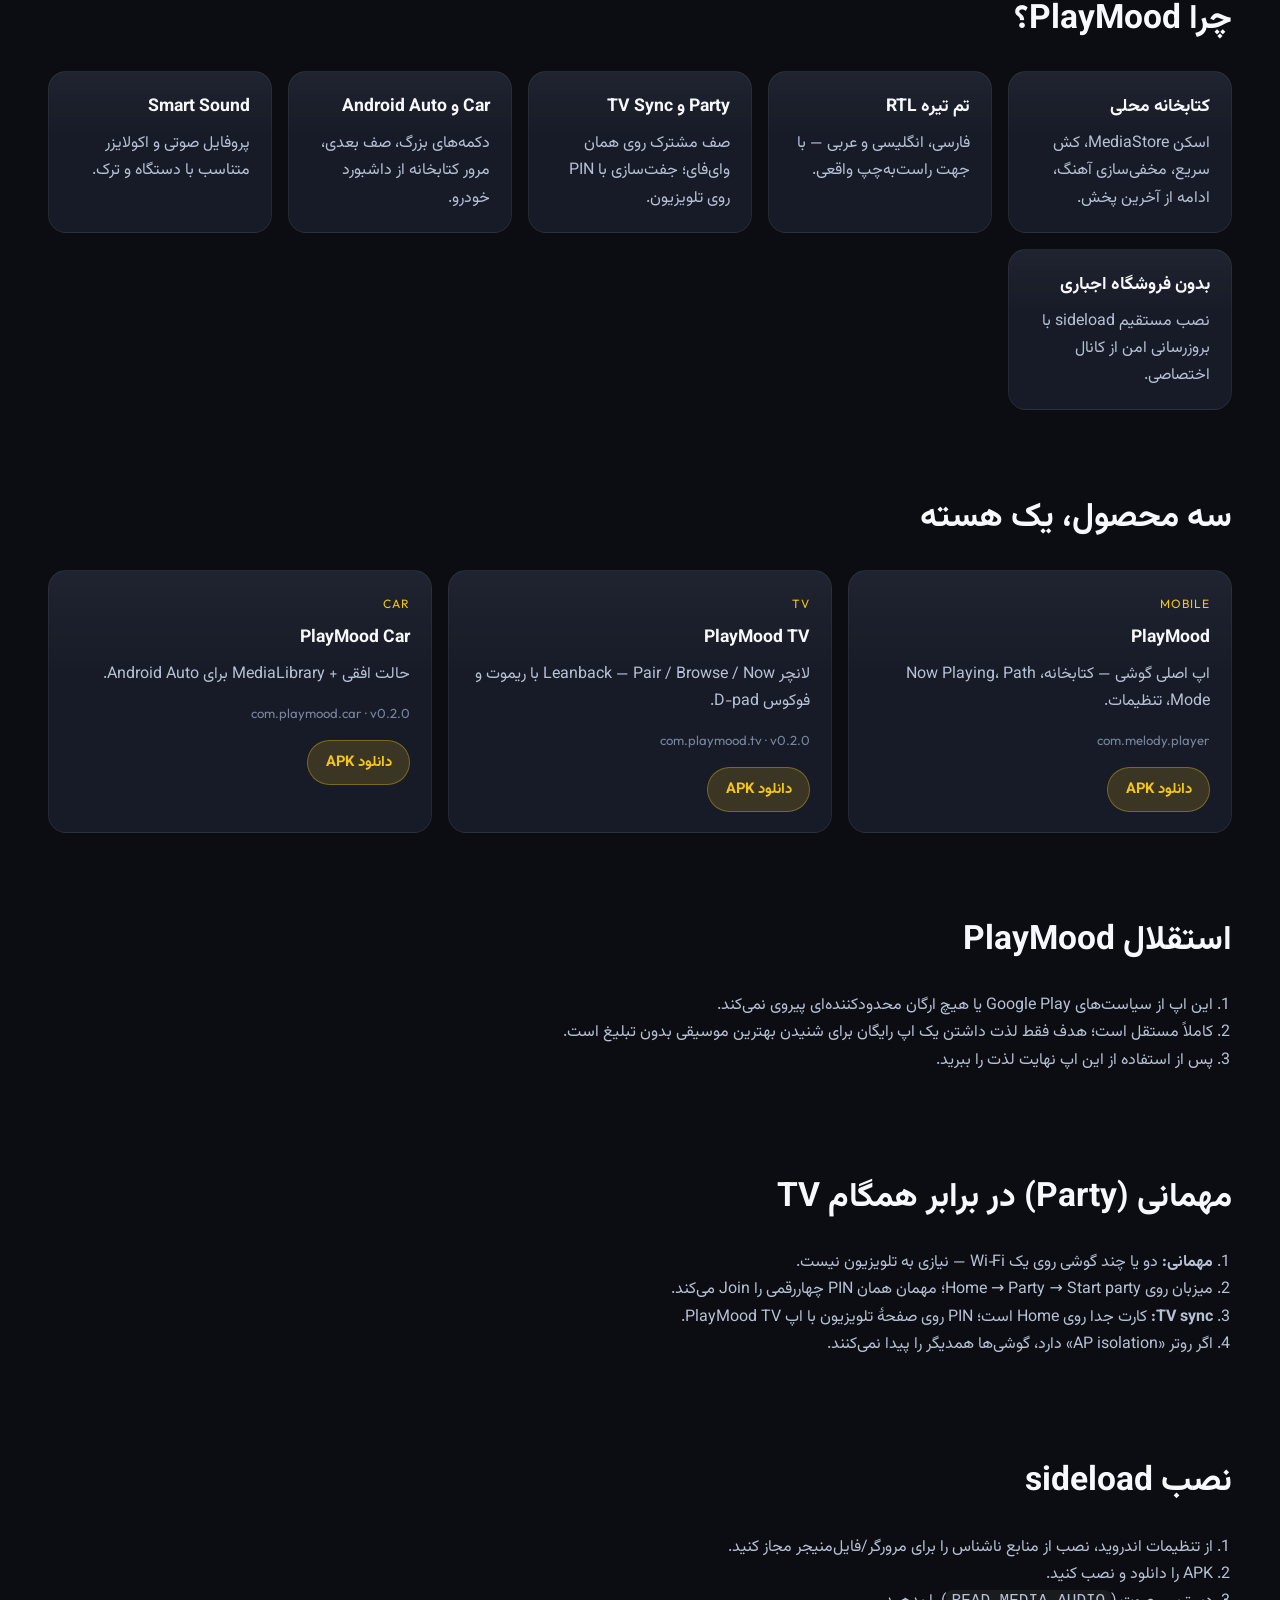
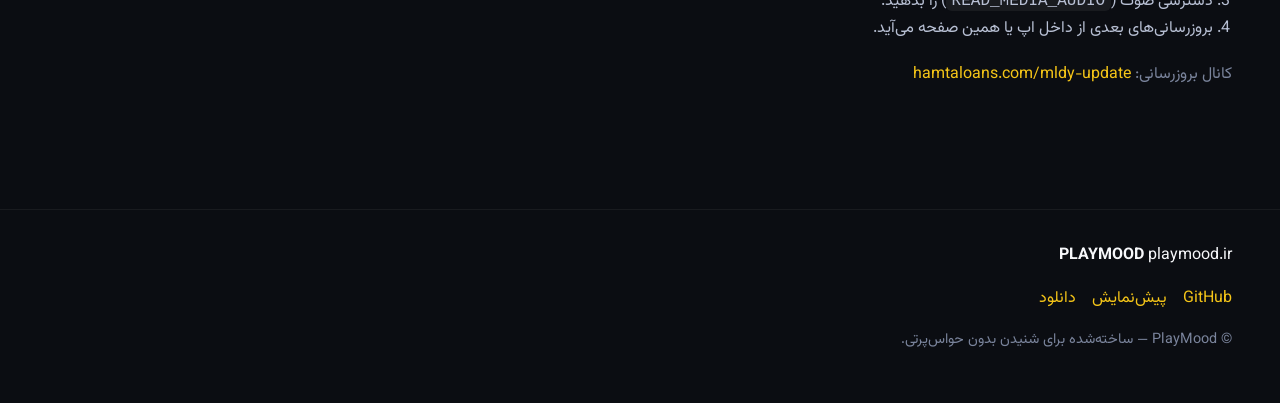
==== commit e277d3fa: "show live download counter + independent manifesto on GitHub Pages Co-authored-by: Cursor <cursorage" ====
--- a/docs/index.html
+++ b/docs/index.html
@@ -40,6 +40,14 @@
         <a class="btn primary" id="btn-mobile" href="downloads/playmood-mobile-latest.apk">دانلود موبایل (APK)</a>
         <a class="btn ghost" href="https://hamtaloans.com/mldy-update/" target="_blank" rel="noopener">کانال بروزرسانی</a>
       </div>
+      <div class="dl-stats" id="dl-stats" aria-live="polite">
+        <p class="dl-total" id="dl-total" data-raw="0">…</p>
+        <p class="dl-message" id="dl-message">در حال خواندن تعداد دانلود…</p>
+        <p class="dl-sub" id="dl-sub">شمارنده زنده از سرور بروزرسانی</p>
+        <p class="dl-tagline" id="dl-tagline">
+          اپ کاملاً مستقل — رایگان، بدون تبلیغ، فقط برای لذت شنیدن بهترین موسیقی.
+        </p>
+      </div>
       <p class="meta" id="version-line">در حال خواندن نسخه…</p>
     </section>
 
@@ -229,6 +237,15 @@
       </div>
     </section>
 
+    <section class="install" id="about">
+      <h2>استقلال PlayMood</h2>
+      <ol>
+        <li>این اپ از سیاست‌های Google Play یا هیچ ارگان محدودکننده‌ای پیروی نمی‌کند.</li>
+        <li>کاملاً مستقل است؛ هدف فقط لذت داشتن یک اپ رایگان برای شنیدن بهترین موسیقی بدون تبلیغ است.</li>
+        <li>پس از استفاده از این اپ نهایت لذت را ببرید.</li>
+      </ol>
+    </section>
+
     <section class="install" id="party-help">
       <h2>مهمانی (Party) در برابر همگام TV</h2>
       <ol>
--- a/docs/styles.css
+++ b/docs/styles.css
@@ -109,6 +109,39 @@
   gap: 0.8rem;
   margin-bottom: 0.9rem;
 }
+.dl-stats {
+  margin: 1.2rem 0 1rem;
+  padding: 1.1rem 1.25rem;
+  border-radius: var(--radius);
+  background: rgba(245, 197, 24, 0.08);
+  border: 1px solid rgba(245, 197, 24, 0.22);
+  max-width: 34rem;
+}
+.dl-total {
+  margin: 0;
+  font-family: var(--font-en);
+  font-size: clamp(2.2rem, 6vw, 3.2rem);
+  font-weight: 800;
+  color: var(--amber);
+  line-height: 1.1;
+}
+.dl-message {
+  margin: 0.35rem 0 0;
+  font-size: 1.05rem;
+  font-weight: 700;
+  color: var(--white);
+}
+.dl-sub {
+  margin: 0.35rem 0 0;
+  font-size: 0.85rem;
+  color: var(--mist-dim);
+}
+.dl-tagline {
+  margin: 0.7rem 0 0;
+  font-size: 0.92rem;
+  color: var(--mist);
+  line-height: 1.75;
+}
 .btn {
   display: inline-flex;
   align-items: center;
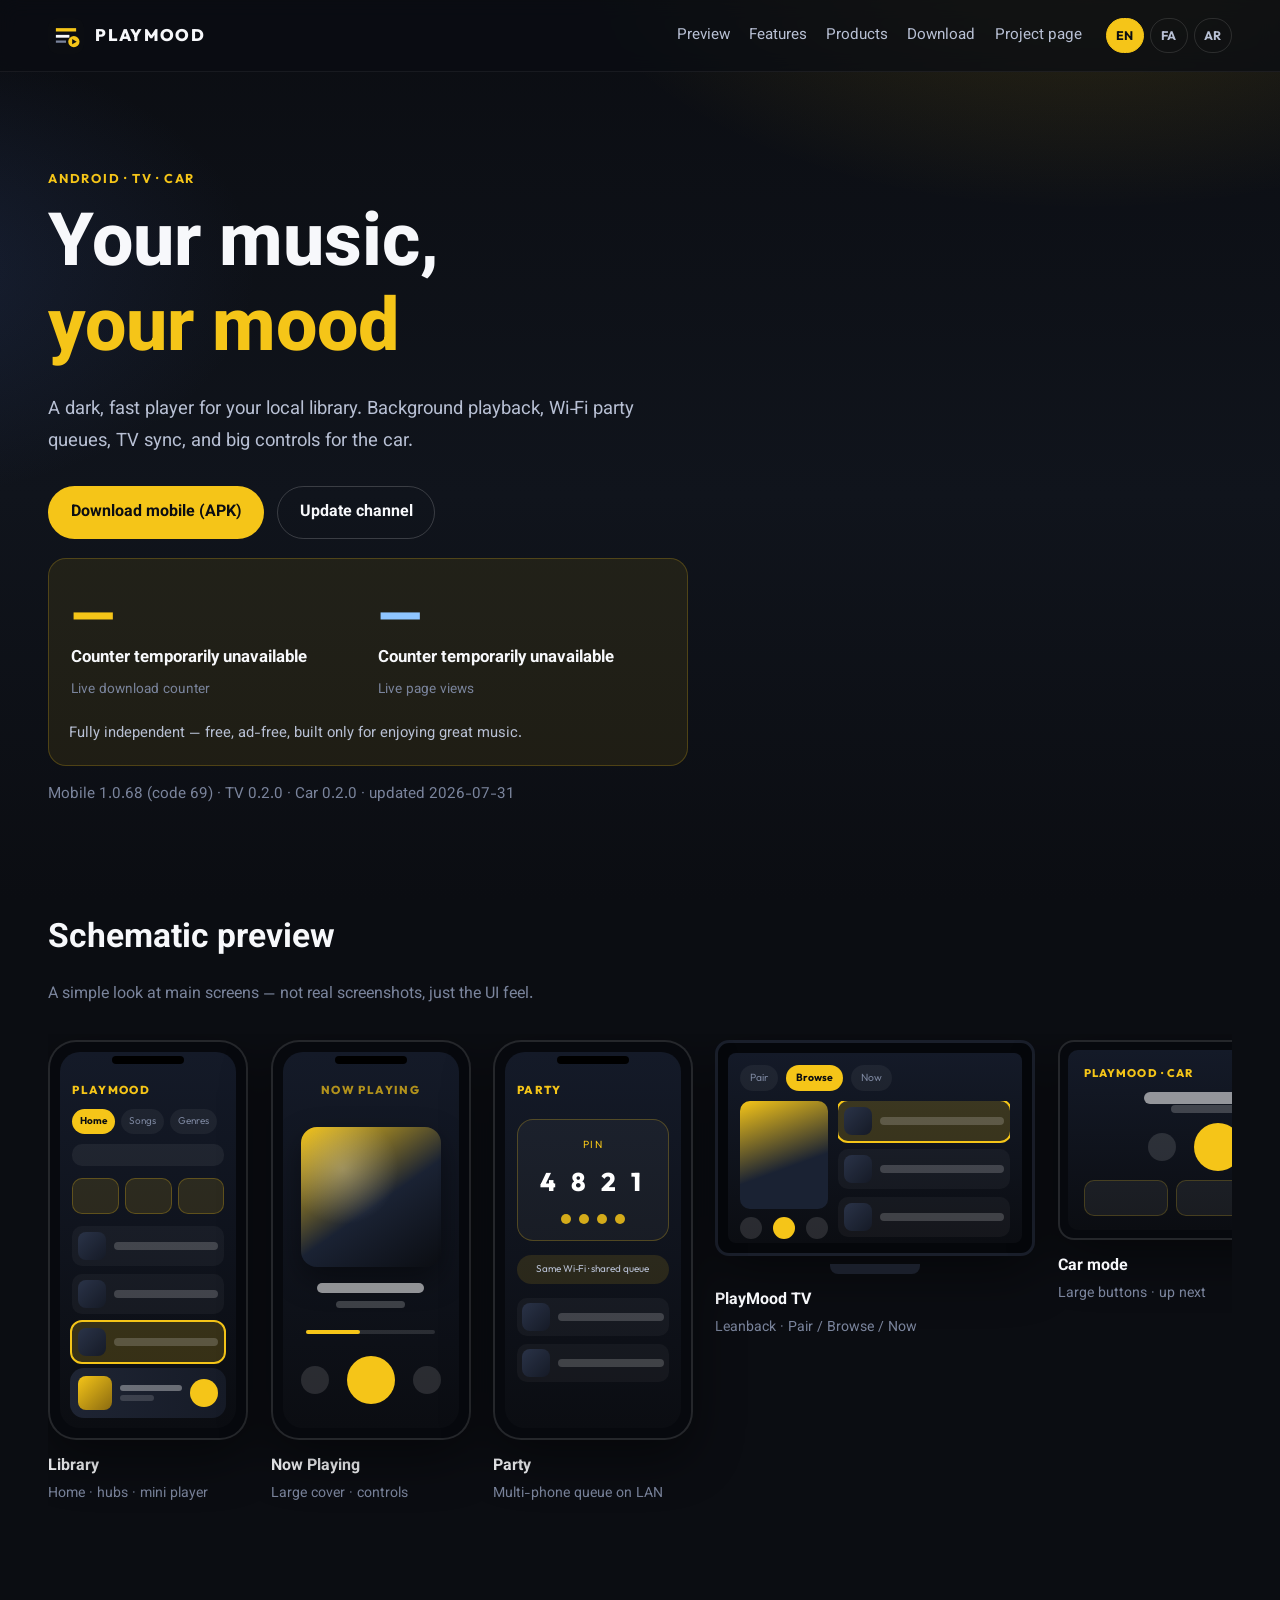
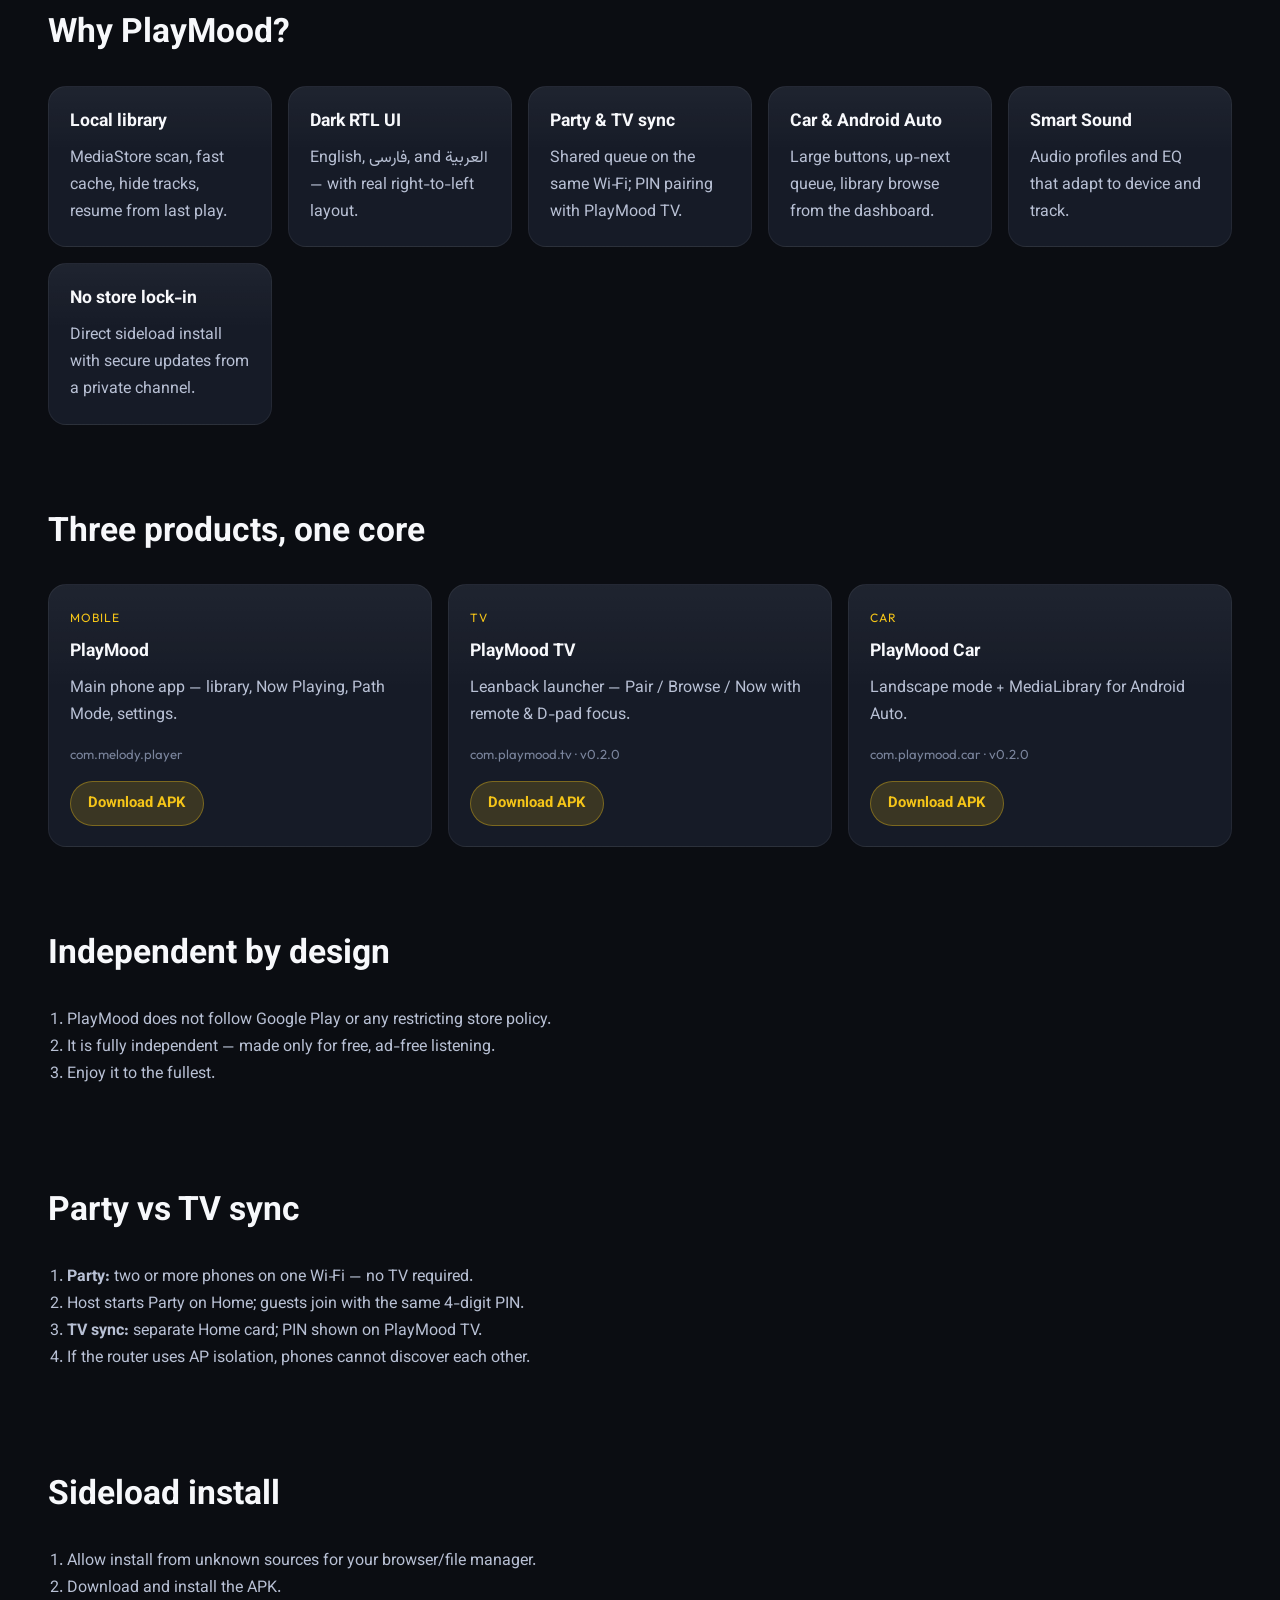
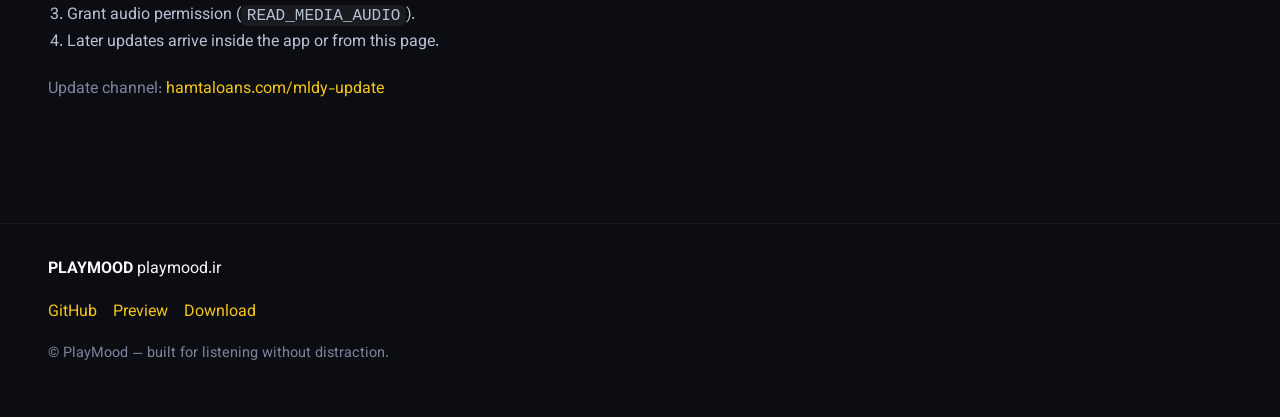
==== commit 4a294c7f: "i18n EN/FA/AR (default EN) + live page views counter Co-authored-by: Cursor <cursoragent@cursor.com>" ====
--- a/docs/index.html
+++ b/docs/index.html
@@ -1,10 +1,10 @@
 <!DOCTYPE html>
-<html lang="fa" dir="rtl">
+<html lang="en" dir="ltr">
 <head>
   <meta charset="utf-8" />
   <meta name="viewport" content="width=device-width, initial-scale=1" />
-  <title>PlayMood — موزیک تو، حال تو</title>
-  <meta name="description" content="PlayMood پلیر موسیقی اندروید با تم تیره، کتابخانه محلی، TV و حالت خودرو. دانلود مستقیم APK." />
+  <title>PlayMood — Your music, your mood</title>
+  <meta name="description" content="PlayMood is an independent dark Android music player for local libraries, TV sync, Party, and Car — free, ad-free, direct APK." />
   <meta name="theme-color" content="#0B0D12" />
   <link rel="preconnect" href="https://fonts.googleapis.com" />
   <link rel="preconnect" href="https://fonts.gstatic.com" crossorigin />
@@ -20,71 +20,75 @@
       <span class="brand-word">PLAYMOOD</span>
     </a>
     <nav>
-      <a href="#demo">پیش‌نمایش</a>
-      <a href="#features">قابلیت‌ها</a>
-      <a href="#products">محصولات</a>
-      <a href="#download">دانلود</a>
-      <a href="https://github.com/megavegas/playmood-site" target="_blank" rel="noopener">صفحه پروژه</a>
+      <a href="#demo" data-i18n="nav.preview">Preview</a>
+      <a href="#features" data-i18n="nav.features">Features</a>
+      <a href="#products" data-i18n="nav.products">Products</a>
+      <a href="#download" data-i18n="nav.download">Download</a>
+      <a href="https://github.com/megavegas/playmood-site" target="_blank" rel="noopener" data-i18n="nav.repo">Project page</a>
     </nav>
+    <div class="lang-switch" role="group" aria-label="Language">
+      <button type="button" class="lang-btn" data-lang="en" aria-pressed="true">EN</button>
+      <button type="button" class="lang-btn" data-lang="fa" aria-pressed="false">FA</button>
+      <button type="button" class="lang-btn" data-lang="ar" aria-pressed="false">AR</button>
+    </div>
   </header>
 
   <main>
     <section class="hero">
       <p class="eyebrow">Android · TV · Car</p>
-      <h1>موزیک تو،<br /><em>حال تو</em></h1>
-      <p class="lede">
-        پلیر تیره و سریع برای کتابخانهٔ محلی. پخش پس‌زمینه، مهمانی روی وای‌فای،
-        همگام با تلویزیون، و کنترل‌های بزرگ برای خودرو.
+      <h1 data-i18n-html="hero.title">Your music,<br /><em>your mood</em></h1>
+      <p class="lede" data-i18n="hero.lede">
+        A dark, fast player for your local library. Background playback, Wi‑Fi party queues,
+        TV sync, and big controls for the car.
       </p>
       <div class="cta-row" id="download">
-        <a class="btn primary" id="btn-mobile" href="downloads/playmood-mobile-latest.apk">دانلود موبایل (APK)</a>
-        <a class="btn ghost" href="https://hamtaloans.com/mldy-update/" target="_blank" rel="noopener">کانال بروزرسانی</a>
+        <a class="btn primary" id="btn-mobile" href="downloads/playmood-mobile-latest.apk" data-i18n="cta.mobile">Download mobile (APK)</a>
+        <a class="btn ghost" href="https://hamtaloans.com/mldy-update/" target="_blank" rel="noopener" data-i18n="cta.update">Update channel</a>
       </div>
       <div class="dl-stats" id="dl-stats" aria-live="polite">
-        <p class="dl-total" id="dl-total" data-raw="0">…</p>
-        <p class="dl-message" id="dl-message">در حال خواندن تعداد دانلود…</p>
-        <p class="dl-sub" id="dl-sub">شمارنده زنده از سرور بروزرسانی</p>
-        <p class="dl-tagline" id="dl-tagline">
-          اپ کاملاً مستقل — رایگان، بدون تبلیغ، فقط برای لذت شنیدن بهترین موسیقی.
+        <div class="stat-grid">
+          <div class="stat-card">
+            <p class="dl-total" id="dl-total" data-raw="0">…</p>
+            <p class="dl-message" id="dl-message" data-i18n="stats.downloadsLoading">Loading download count…</p>
+            <p class="dl-sub" id="dl-sub" data-i18n="stats.downloadsSub">Live download counter</p>
+          </div>
+          <div class="stat-card">
+            <p class="dl-total visit" id="visit-total" data-raw="0">…</p>
+            <p class="dl-message" id="visit-message" data-i18n="stats.visitsLoading">Loading page views…</p>
+            <p class="dl-sub" id="visit-sub" data-i18n="stats.visitsSub">Live page views</p>
+          </div>
+        </div>
+        <p class="dl-tagline" id="dl-tagline" data-i18n="stats.tagline">
+          Fully independent — free, ad-free, built only for enjoying great music.
         </p>
       </div>
-      <p class="meta" id="version-line">در حال خواندن نسخه…</p>
+      <p class="meta" id="version-line" data-i18n="hero.versionLoading">Reading version…</p>
     </section>
 
     <section class="demo" id="demo">
-      <h2>پیش‌نمایش شماتیک</h2>
-      <p class="demo-lead">نمای ساده از چند صفحهٔ اصلی — بدون اسکرین‌شات واقعی، فقط حس UI.</p>
+      <h2 data-i18n="demo.title">Schematic preview</h2>
+      <p class="demo-lead" data-i18n="demo.lead">A simple look at main screens — not real screenshots, just the UI feel.</p>
       <div class="demo-rail">
-        <!-- Library -->
         <figure class="demo-card">
           <div class="phone" aria-hidden="true">
             <div class="phone-notch"></div>
             <div class="screen screen-lib">
               <div class="s-brand">PLAYMOOD</div>
-              <div class="s-tabs">
-                <span class="on">خانه</span><span>آهنگ‌ها</span><span>سبک‌ها</span>
-              </div>
+              <div class="s-tabs"><span class="on">Home</span><span>Songs</span><span>Genres</span></div>
               <div class="s-search"></div>
-              <div class="s-hub">
-                <i></i><i></i><i></i>
-              </div>
+              <div class="s-hub"><i></i><i></i><i></i></div>
               <div class="s-row"><b></b><span></span></div>
               <div class="s-row"><b></b><span></span></div>
               <div class="s-row active"><b></b><span></span></div>
-              <div class="s-mini">
-                <div class="art"></div>
-                <div class="meta-l"><em></em><i></i></div>
-                <div class="play"></div>
-              </div>
-            </div>
-          </div>
-          <figcaption>
-            <strong>کتابخانه</strong>
-            <span>خانه · هاب‌ها · مینی‌پلیر</span>
-          </figcaption>
-        </figure>
-
-        <!-- Now Playing -->
+              <div class="s-mini"><div class="art"></div><div class="meta-l"><em></em><i></i></div><div class="play"></div></div>
+            </div>
+          </div>
+          <figcaption>
+            <strong data-i18n="demo.libTitle">Library</strong>
+            <span data-i18n="demo.libSub">Home · hubs · mini player</span>
+          </figcaption>
+        </figure>
+
         <figure class="demo-card">
           <div class="phone" aria-hidden="true">
             <div class="phone-notch"></div>
@@ -94,18 +98,15 @@
               <div class="s-title"></div>
               <div class="s-artist"></div>
               <div class="s-seek"><i></i></div>
-              <div class="s-transport">
-                <span></span><span class="big"></span><span></span>
-              </div>
-            </div>
-          </div>
-          <figcaption>
-            <strong>در حال پخش</strong>
-            <span>کاور بزرگ · کنترل‌ها</span>
-          </figcaption>
-        </figure>
-
-        <!-- Party / Path -->
+              <div class="s-transport"><span></span><span class="big"></span><span></span></div>
+            </div>
+          </div>
+          <figcaption>
+            <strong data-i18n="demo.npTitle">Now Playing</strong>
+            <span data-i18n="demo.npSub">Large cover · controls</span>
+          </figcaption>
+        </figure>
+
         <figure class="demo-card">
           <div class="phone" aria-hidden="true">
             <div class="phone-notch"></div>
@@ -116,23 +117,22 @@
                 <div class="pin-digits">4 8 2 1</div>
                 <div class="pin-dots"><i></i><i></i><i></i><i></i></div>
               </div>
-              <div class="s-chip">همان وای‌فای · صف مشترک</div>
+              <div class="s-chip">Same Wi‑Fi · shared queue</div>
               <div class="s-row slim"><b></b><span></span></div>
               <div class="s-row slim"><b></b><span></span></div>
             </div>
           </div>
           <figcaption>
-            <strong>مهمانی</strong>
-            <span>صف چندموبایل روی LAN</span>
-          </figcaption>
-        </figure>
-
-        <!-- TV -->
+            <strong data-i18n="demo.partyTitle">Party</strong>
+            <span data-i18n="demo.partySub">Multi-phone queue on LAN</span>
+          </figcaption>
+        </figure>
+
         <figure class="demo-card wide">
           <div class="tv" aria-hidden="true">
             <div class="tv-bezel">
               <div class="screen screen-tv">
-                <div class="tv-tabs"><span>جفت‌سازی</span><span class="on">مرور</span><span>پخش</span></div>
+                <div class="tv-tabs"><span>Pair</span><span class="on">Browse</span><span>Now</span></div>
                 <div class="tv-body">
                   <div class="tv-rail">
                     <div class="tv-cover"></div>
@@ -155,117 +155,110 @@
           </figcaption>
         </figure>
 
-        <!-- Car -->
         <figure class="demo-card wide">
           <div class="car" aria-hidden="true">
             <div class="screen screen-car">
               <div class="car-brand">PLAYMOOD · CAR</div>
               <div class="car-title"></div>
               <div class="car-sub"></div>
-              <div class="car-transport">
-                <span></span><span class="big"></span><span></span>
-              </div>
-              <div class="car-next">
-                <div class="chip"></div>
-                <div class="chip"></div>
-                <div class="chip"></div>
-              </div>
-            </div>
-          </div>
-          <figcaption>
-            <strong>حالت خودرو</strong>
-            <span>دکمه‌های بزرگ · صف بعدی</span>
+              <div class="car-transport"><span></span><span class="big"></span><span></span></div>
+              <div class="car-next"><div class="chip"></div><div class="chip"></div><div class="chip"></div></div>
+            </div>
+          </div>
+          <figcaption>
+            <strong data-i18n="demo.carTitle">Car mode</strong>
+            <span data-i18n="demo.carSub">Large buttons · up next</span>
           </figcaption>
         </figure>
       </div>
     </section>
 
     <section class="features" id="features">
-      <h2>چرا PlayMood؟</h2>
+      <h2 data-i18n="features.title">Why PlayMood?</h2>
       <div class="grid">
         <article>
-          <h3>کتابخانه محلی</h3>
-          <p>اسکن MediaStore، کش سریع، مخفی‌سازی آهنگ، ادامه از آخرین پخش.</p>
-        </article>
-        <article>
-          <h3>تم تیره RTL</h3>
-          <p>فارسی، انگلیسی و عربی — با جهت راست‌به‌چپ واقعی.</p>
-        </article>
-        <article>
-          <h3>Party و TV Sync</h3>
-          <p>صف مشترک روی همان وای‌فای؛ جفت‌سازی با PIN روی تلویزیون.</p>
-        </article>
-        <article>
-          <h3>Car و Android Auto</h3>
-          <p>دکمه‌های بزرگ، صف بعدی، مرور کتابخانه از داشبورد خودرو.</p>
-        </article>
-        <article>
-          <h3>Smart Sound</h3>
-          <p>پروفایل صوتی و اکولایزر متناسب با دستگاه و ترک.</p>
-        </article>
-        <article>
-          <h3>بدون فروشگاه اجباری</h3>
-          <p>نصب مستقیم sideload با بروزرسانی امن از کانال اختصاصی.</p>
+          <h3 data-i18n="features.f1t">Local library</h3>
+          <p data-i18n="features.f1p">MediaStore scan, fast cache, hide tracks, resume from last play.</p>
+        </article>
+        <article>
+          <h3 data-i18n="features.f2t">Dark RTL UI</h3>
+          <p data-i18n="features.f2p">English, فارسی, and العربية — with real right-to-left layout.</p>
+        </article>
+        <article>
+          <h3 data-i18n="features.f3t">Party & TV sync</h3>
+          <p data-i18n="features.f3p">Shared queue on the same Wi‑Fi; PIN pairing with PlayMood TV.</p>
+        </article>
+        <article>
+          <h3 data-i18n="features.f4t">Car & Android Auto</h3>
+          <p data-i18n="features.f4p">Large buttons, up-next queue, library browse from the dashboard.</p>
+        </article>
+        <article>
+          <h3 data-i18n="features.f5t">Smart Sound</h3>
+          <p data-i18n="features.f5p">Audio profiles and EQ that adapt to device and track.</p>
+        </article>
+        <article>
+          <h3 data-i18n="features.f6t">No store lock-in</h3>
+          <p data-i18n="features.f6p">Direct sideload install with secure updates from a private channel.</p>
         </article>
       </div>
     </section>
 
     <section class="products" id="products">
-      <h2>سه محصول، یک هسته</h2>
+      <h2 data-i18n="products.title">Three products, one core</h2>
       <div class="cards">
         <article>
           <span class="pill">Mobile</span>
           <h3>PlayMood</h3>
-          <p>اپ اصلی گوشی — کتابخانه، Now Playing، Path Mode، تنظیمات.</p>
+          <p data-i18n="products.mobile">Main phone app — library, Now Playing, Path Mode, settings.</p>
           <p class="pkg">com.melody.player</p>
-          <a class="btn small" id="dl-mobile" href="downloads/playmood-mobile-latest.apk">دانلود APK</a>
+          <a class="btn small" id="dl-mobile" href="downloads/playmood-mobile-latest.apk" data-i18n="cta.apk">Download APK</a>
         </article>
         <article>
           <span class="pill">TV</span>
           <h3>PlayMood TV</h3>
-          <p>لانچر Leanback — Pair / Browse / Now با ریموت و فوکوس D-pad.</p>
+          <p data-i18n="products.tv">Leanback launcher — Pair / Browse / Now with remote & D-pad focus.</p>
           <p class="pkg">com.playmood.tv · v0.2.0</p>
-          <a class="btn small" id="dl-tv" href="downloads/playmood-tv-latest.apk">دانلود APK</a>
+          <a class="btn small" id="dl-tv" href="downloads/playmood-tv-latest.apk" data-i18n="cta.apk">Download APK</a>
         </article>
         <article>
           <span class="pill">Car</span>
           <h3>PlayMood Car</h3>
-          <p>حالت افقی + MediaLibrary برای Android Auto.</p>
+          <p data-i18n="products.car">Landscape mode + MediaLibrary for Android Auto.</p>
           <p class="pkg">com.playmood.car · v0.2.0</p>
-          <a class="btn small" id="dl-car" href="downloads/playmood-car-latest.apk">دانلود APK</a>
+          <a class="btn small" id="dl-car" href="downloads/playmood-car-latest.apk" data-i18n="cta.apk">Download APK</a>
         </article>
       </div>
     </section>
 
     <section class="install" id="about">
-      <h2>استقلال PlayMood</h2>
+      <h2 data-i18n="about.title">Independent by design</h2>
       <ol>
-        <li>این اپ از سیاست‌های Google Play یا هیچ ارگان محدودکننده‌ای پیروی نمی‌کند.</li>
-        <li>کاملاً مستقل است؛ هدف فقط لذت داشتن یک اپ رایگان برای شنیدن بهترین موسیقی بدون تبلیغ است.</li>
-        <li>پس از استفاده از این اپ نهایت لذت را ببرید.</li>
+        <li data-i18n="about.l1">PlayMood does not follow Google Play or any restricting store policy.</li>
+        <li data-i18n="about.l2">It is fully independent — made only for free, ad-free listening.</li>
+        <li data-i18n="about.l3">Enjoy it to the fullest.</li>
       </ol>
     </section>
 
     <section class="install" id="party-help">
-      <h2>مهمانی (Party) در برابر همگام TV</h2>
+      <h2 data-i18n="party.title">Party vs TV sync</h2>
       <ol>
-        <li><strong>مهمانی:</strong> دو یا چند گوشی روی یک Wi‑Fi — نیازی به تلویزیون نیست.</li>
-        <li>میزبان روی Home → Party → Start party؛ مهمان همان PIN چهاررقمی را Join می‌کند.</li>
-        <li><strong>TV sync:</strong> کارت جدا روی Home است؛ PIN روی صفحهٔ تلویزیون با اپ PlayMood TV.</li>
-        <li>اگر روتر «AP isolation» دارد، گوشی‌ها همدیگر را پیدا نمی‌کنند.</li>
+        <li data-i18n-html="party.l1"><strong>Party:</strong> two or more phones on one Wi‑Fi — no TV required.</li>
+        <li data-i18n="party.l2">Host starts Party on Home; guests join with the same 4-digit PIN.</li>
+        <li data-i18n-html="party.l3"><strong>TV sync:</strong> separate Home card; PIN shown on PlayMood TV.</li>
+        <li data-i18n="party.l4">If the router uses AP isolation, phones cannot discover each other.</li>
       </ol>
     </section>
 
     <section class="install">
-      <h2>نصب sideload</h2>
+      <h2 data-i18n="install.title">Sideload install</h2>
       <ol>
-        <li>از تنظیمات اندروید، نصب از منابع ناشناس را برای مرورگر/فایل‌منیجر مجاز کنید.</li>
-        <li>APK را دانلود و نصب کنید.</li>
-        <li>دسترسی صوت (<code>READ_MEDIA_AUDIO</code>) را بدهید.</li>
-        <li>بروزرسانی‌های بعدی از داخل اپ یا همین صفحه می‌آید.</li>
+        <li data-i18n="install.l1">Allow install from unknown sources for your browser/file manager.</li>
+        <li data-i18n="install.l2">Download and install the APK.</li>
+        <li data-i18n-html="install.l3">Grant audio permission (<code>READ_MEDIA_AUDIO</code>).</li>
+        <li data-i18n="install.l4">Later updates arrive inside the app or from this page.</li>
       </ol>
       <p class="note">
-        کانال بروزرسانی:
+        <span data-i18n="install.channel">Update channel:</span>
         <a href="https://hamtaloans.com/mldy-update/" target="_blank" rel="noopener">hamtaloans.com/mldy-update</a>
       </p>
     </section>
@@ -278,12 +271,13 @@
     </div>
     <div class="links">
       <a href="https://github.com/megavegas/playmood-site">GitHub</a>
-      <a href="#demo">پیش‌نمایش</a>
-      <a href="#download">دانلود</a>
+      <a href="#demo" data-i18n="nav.preview">Preview</a>
+      <a href="#download" data-i18n="nav.download">Download</a>
     </div>
-    <p class="copy">© PlayMood — ساخته‌شده برای شنیدن بدون حواس‌پرتی.</p>
+    <p class="copy" data-i18n="footer.copy">© PlayMood — built for listening without distraction.</p>
   </footer>
 
+  <script src="i18n.js"></script>
   <script src="app.js"></script>
 </body>
 </html>
--- a/docs/styles.css
+++ b/docs/styles.css
@@ -48,6 +48,10 @@
   background: rgba(11, 13, 18, 0.72);
   z-index: 10;
 }
+.top nav {
+  flex: 1;
+  justify-content: flex-end;
+}
 .brand {
   display: flex;
   align-items: center;
@@ -115,7 +119,15 @@
   border-radius: var(--radius);
   background: rgba(245, 197, 24, 0.08);
   border: 1px solid rgba(245, 197, 24, 0.22);
-  max-width: 34rem;
+  max-width: 40rem;
+}
+.stat-grid {
+  display: grid;
+  grid-template-columns: repeat(2, minmax(0, 1fr));
+  gap: 0.9rem;
+}
+.stat-card {
+  padding: 0.35rem 0.15rem;
 }
 .dl-total {
   margin: 0;
@@ -125,6 +137,9 @@
   color: var(--amber);
   line-height: 1.1;
 }
+.dl-total.visit {
+  color: #8ec5ff;
+}
 .dl-message {
   margin: 0.35rem 0 0;
   font-size: 1.05rem;
@@ -137,10 +152,38 @@
   color: var(--mist-dim);
 }
 .dl-tagline {
-  margin: 0.7rem 0 0;
+  margin: 0.9rem 0 0;
   font-size: 0.92rem;
   color: var(--mist);
   line-height: 1.75;
+}
+.lang-switch {
+  display: flex;
+  gap: 0.35rem;
+  margin-inline-start: 0.5rem;
+}
+.lang-btn {
+  min-width: 2.4rem;
+  min-height: 2.2rem;
+  border-radius: 999px;
+  border: 1px solid rgba(255,255,255,0.12);
+  background: transparent;
+  color: var(--mist);
+  font-family: var(--font-en);
+  font-weight: 700;
+  font-size: 0.78rem;
+  cursor: pointer;
+}
+.lang-btn.active,
+.lang-btn[aria-pressed="true"] {
+  background: var(--amber);
+  color: #0b0d12;
+  border-color: var(--amber);
+}
+@media (max-width: 720px) {
+  .stat-grid { grid-template-columns: 1fr; }
+  .top { flex-wrap: wrap; }
+  .lang-switch { width: 100%; justify-content: flex-end; }
 }
 .btn {
   display: inline-flex;
